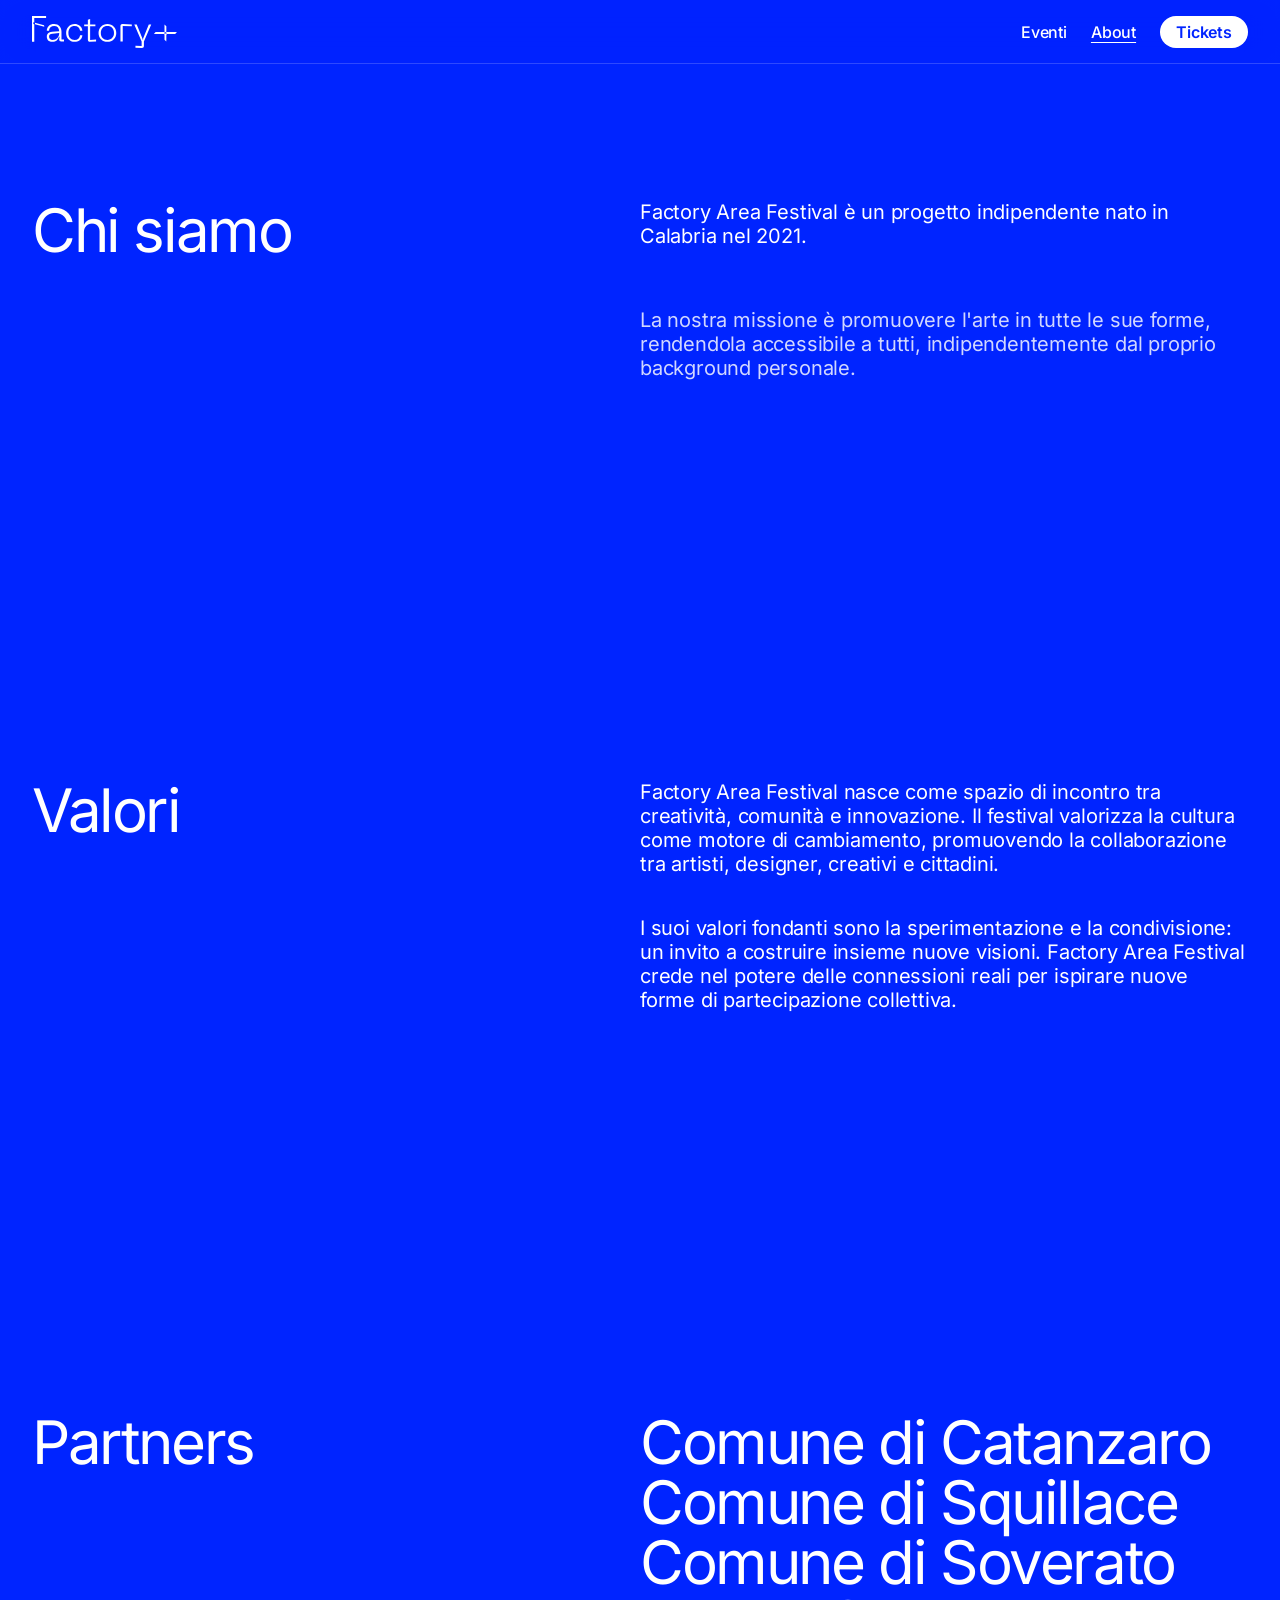
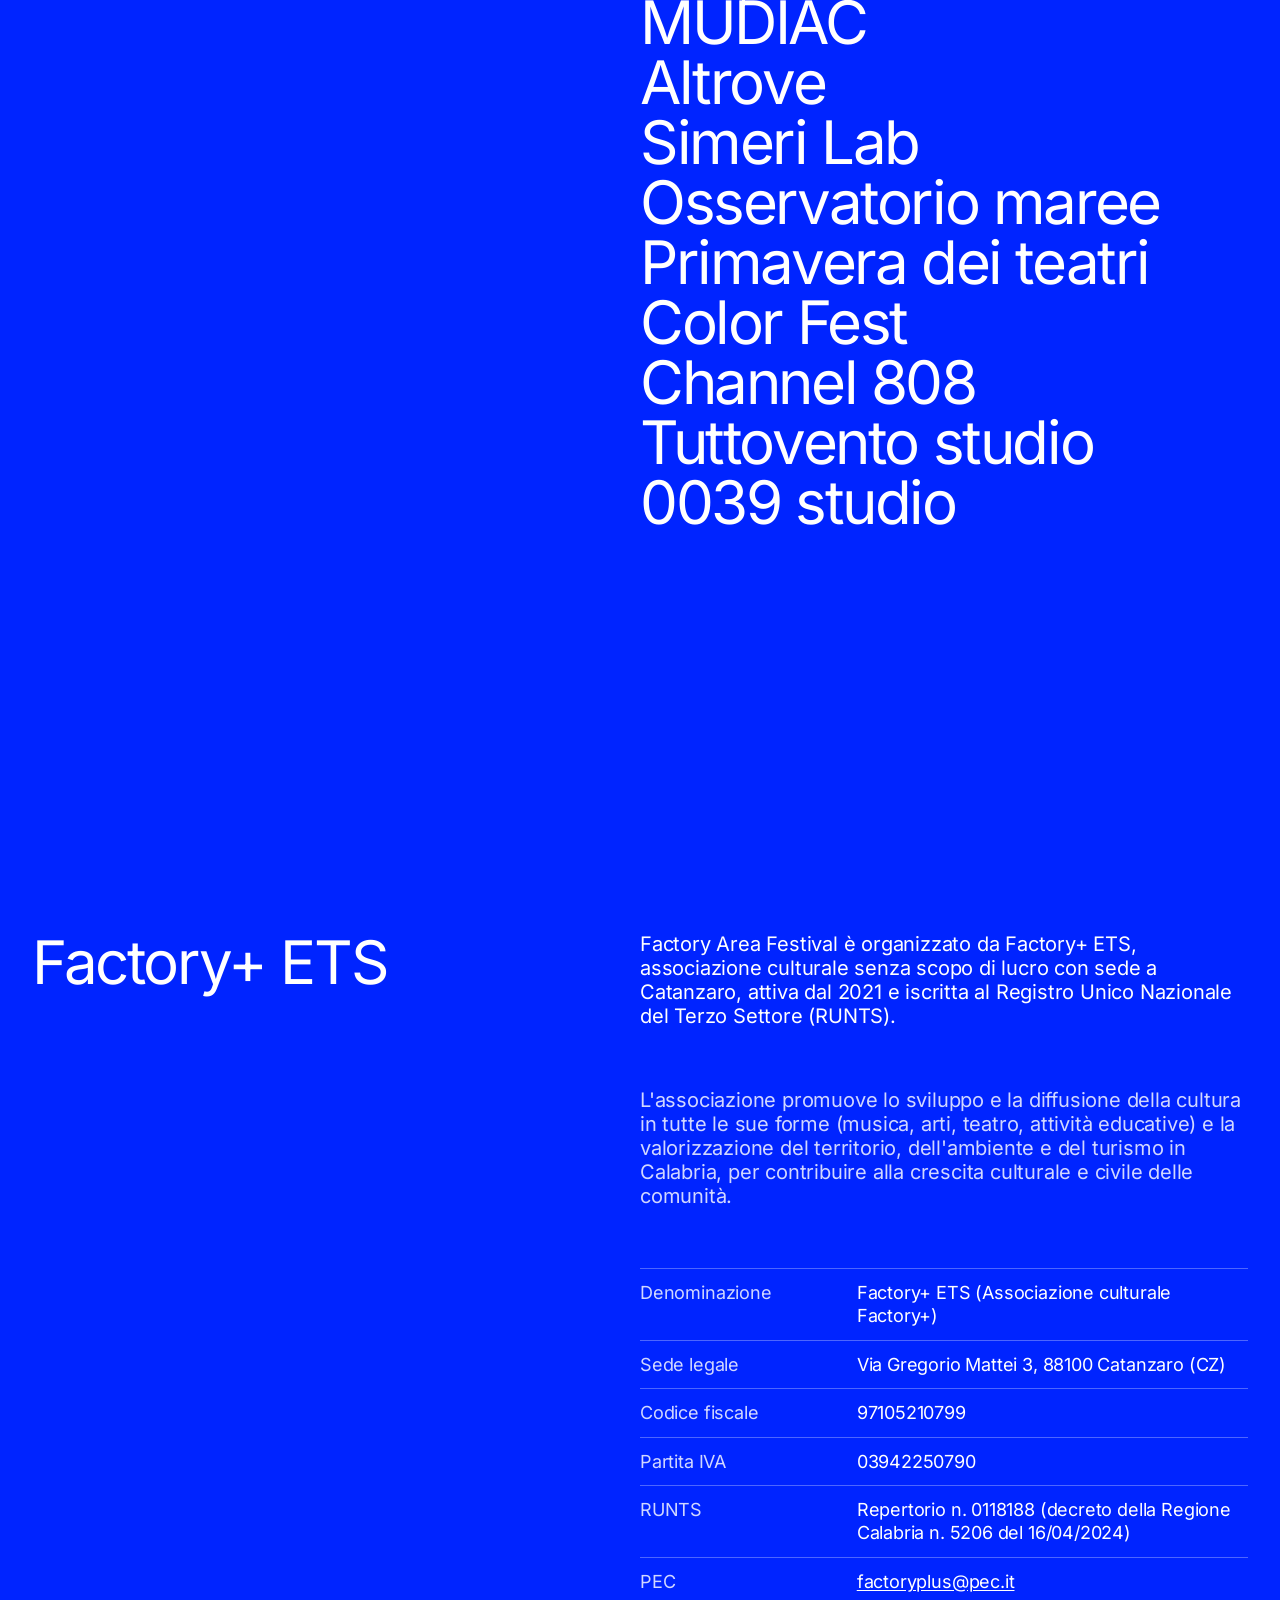
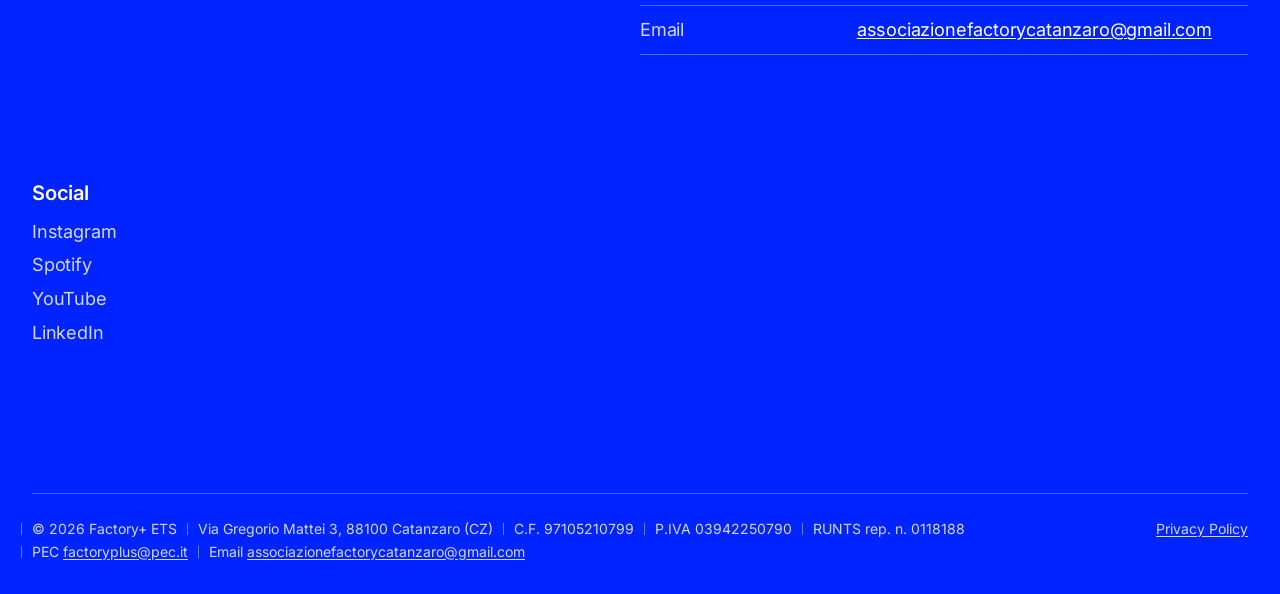
==== about-us/index.html @ 8ec45e37 "Blu elettrico, favicon con il "+", video più nitido e sempre in autoplay - Sfondo e barre nel blu el" ====
<!doctype html>
<html lang="it">
<head>
  <meta charset="utf-8">
  <meta name="viewport" content="width=device-width, initial-scale=1">
  <title>Chi siamo | Factory Area Festival</title>
  <meta name="description" content="Factory Area Festival è un progetto di Factory+ ETS nato in Calabria nel 2021: missione, valori, partner e dati dell&#x27;ente.">
  <link rel="canonical" href="https://factoryarea.it/about-us/">
  <meta name="robots" content="index, follow, max-image-preview:large">
  <meta name="theme-color" content="#0024FF">

  <!-- Anteprima quando il link viene condiviso (WhatsApp, Facebook, LinkedIn, X…) -->
  <meta property="og:type" content="website">
  <meta property="og:site_name" content="Factory Area Festival">
  <meta property="og:locale" content="it_IT">
  <meta property="og:title" content="Chi siamo | Factory Area Festival">
  <meta property="og:description" content="Factory Area Festival è un progetto di Factory+ ETS nato in Calabria nel 2021: missione, valori, partner e dati dell&#x27;ente.">
  <meta property="og:url" content="https://factoryarea.it/about-us/">
  <meta property="og:image" content="https://factoryarea.it/assets/img/og-factoryarea.png">
  <meta property="og:image:type" content="image/png">
  <meta property="og:image:width" content="1200">
  <meta property="og:image:height" content="630">
  <meta property="og:image:alt" content="Logo Factory+ di Factory Area Festival">
  <meta name="twitter:card" content="summary_large_image">
  <meta name="twitter:title" content="Chi siamo | Factory Area Festival">
  <meta name="twitter:description" content="Factory Area Festival è un progetto di Factory+ ETS nato in Calabria nel 2021: missione, valori, partner e dati dell&#x27;ente.">
  <meta name="twitter:image" content="https://factoryarea.it/assets/img/og-factoryarea.png">
  <meta name="twitter:image:alt" content="Logo Factory+ di Factory Area Festival">

  <!-- Icone -->
  <link rel="icon" href="../favicon.ico" sizes="32x32">
  <link rel="icon" href="../assets/img/favicon.svg" type="image/svg+xml">
  <link rel="apple-touch-icon" href="../assets/img/apple-touch-icon.png">
  <link rel="manifest" href="../site.webmanifest">

  <link rel="preload" href="../assets/fonts/inter-latin-wght-normal.woff2" as="font" type="font/woff2" crossorigin>
  <link rel="stylesheet" href="../assets/css/style.css">
  <script>
    /* Attiva le animazioni (se il browser non chiede di ridurre i movimenti) */
    (function () {
      var d = document.documentElement;
      if (!window.matchMedia("(prefers-reduced-motion: reduce)").matches) {
        d.classList.add("anim");
        setTimeout(function () { if (!window.__faReady) d.classList.remove("anim"); }, 4000);
      }
    })();
  </script>
  <script src="../assets/js/lenis.min.js" defer></script>
  <script src="../assets/js/main.js" defer></script>
  <script type="application/ld+json">
  {
    "@context": "https://schema.org",
    "@type": "NGO",
    "@id": "https://factoryarea.it/#ente",
    "name": "Factory+ ETS",
    "alternateName": [
      "Associazione culturale Factory+",
      "Factory Area Festival"
    ],
    "description": "Ente del Terzo Settore che organizza Factory Area Festival, festival multidisciplinare di musica e arte in Calabria.",
    "url": "https://factoryarea.it/",
    "logo": "https://factoryarea.it/assets/img/logo-factory-nero.png",
    "email": "associazionefactorycatanzaro@gmail.com",
    "taxID": "97105210799",
    "vatID": "IT03942250790",
    "address": {
      "@type": "PostalAddress",
      "streetAddress": "Via Gregorio Mattei 3",
      "postalCode": "88100",
      "addressLocality": "Catanzaro",
      "addressRegion": "CZ",
      "addressCountry": "IT"
    },
    "sameAs": [
      "https://www.instagram.com/factoryarea",
      "https://open.spotify.com/show/7eSPHnYkYD0GSq333V9OXO",
      "https://www.youtube.com/@factoryarea",
      "https://www.linkedin.com/company/factoryarea/"
    ]
  }
  </script>
  <script type="application/ld+json">
  {
    "@context": "https://schema.org",
    "@type": "BreadcrumbList",
    "itemListElement": [
      {
        "@type": "ListItem",
        "position": 1,
        "name": "Home",
        "item": "https://factoryarea.it/"
      },
      {
        "@type": "ListItem",
        "position": 2,
        "name": "Chi siamo",
        "item": "https://factoryarea.it/about-us/"
      }
    ]
  }
  </script>
</head>
<body class="page-about">
  <a class="skip-link" href="#contenuto">Vai al contenuto</a>

  <!-- ================= NAVIGAZIONE =================
       Barra con sfondo sfocato. In home resta trasparente sopra il video
       finché non si scorre la pagina (attributo data-overlay). -->
  <header class="nav" data-nav>
    <div class="nav__bar">
      <a class="nav__logo" href="../" aria-label="Factory Area Festival, vai alla home" data-reveal data-trigger="load" style="--ry:10px;--rb:6px;--rd:.8s;--rdelay:0s">
        <svg class="nav__logo-svg" viewBox="784.94 705.36 1264.77 279.21" fill="currentColor" aria-hidden="true" focusable="false"><polygon points="784.94 705.36 784.94 930.53 804.74 930.53 804.74 776.5 796.55 774.29 796.55 759.06 804.74 761.34 804.74 722.16 907.94 722.16 907.94 705.36 784.94 705.36"/><path d="M810.94,764.08l78.91,22,2.64,14.09-81.55-22v-14.09Z"/><path d="M914.19,886.13c0-12,3.8-21.75,11.4-29.25,7.6-7.5,19.3-11.95,35.1-13.35l61.8-5.7c-1.8-30-16.6-45-44.4-45-12.6,0-23.1,3.25-31.5,9.75-8.4,6.5-12.6,16.95-12.6,31.35h-19.8c0-15.8,5.65-29.4,16.95-40.8,11.3-11.4,26.95-17.1,46.95-17.1s35.95,6.25,47.25,18.75c11.3,12.5,16.95,28.55,16.95,48.15v67.8h21.9v16.8h-25.2c-11,0-16.5-5.5-16.5-16.5v-9l3-15h-6c-3.2,12.6-9.4,23-18.6,31.2-9.2,8.2-21.9,12.3-38.1,12.3-10,0-18.45-1.5-25.35-4.5-6.9-3-11.9-7-15-12-3.1-5-5.25-9.7-6.45-14.1-1.2-4.4-1.8-9-1.8-13.8ZM933.99,884.33c0,9.4,2.7,16.65,8.1,21.75,5.4,5.1,12.9,7.65,22.5,7.65,17.4,0,31.4-5.6,42-16.8,10.6-11.2,15.9-25.3,15.9-42.3l-58.8,5.7c-10.2,1-17.7,3.3-22.5,6.9-4.8,3.6-7.2,9.3-7.2,17.1Z"/><path d="M1102.74,908.18c-13.3-14.9-19.95-33.25-19.95-55.05s6.65-40.1,19.95-54.9c13.3-14.8,31.55-22.2,54.75-22.2,15.8,0,30.45,4.8,43.95,14.4s21.25,24.2,23.25,43.8h-20.1c-4.2-27.6-19.9-41.4-47.1-41.4-18,0-31.65,5.75-40.95,17.25-9.3,11.5-13.95,25.85-13.95,43.05s4.65,31.85,13.95,43.35c9.3,11.5,22.95,17.25,40.95,17.25,27.2,0,42.9-13.8,47.1-41.4h20.1c-2,19.6-9.75,34.2-23.25,43.8s-28.15,14.4-43.95,14.4c-23.2,0-41.45-7.45-54.75-22.35Z"/><path d="M1292.18,914.03l51.9-3.3v16.8l-52.2,3c-6.6.4-11.5-1.05-14.7-4.35-3.2-3.3-4.8-8.35-4.8-15.15v-115.2h-32.1v-16.8h32.1v-40.5l19.8-6v46.5h45.9v16.8h-45.9v118.2Z"/><path d="M1365.68,853.13c0-21.4,7.1-39.6,21.3-54.6,14.2-15,32.9-22.5,56.1-22.5s41.6,7.5,55.8,22.5c14.2,15,21.3,33.2,21.3,54.6s-7.1,39.9-21.3,54.9c-14.2,15-32.8,22.5-55.8,22.5s-41.9-7.5-56.1-22.5c-14.2-15-21.3-33.3-21.3-54.9ZM1385.48,853.13c0,17.2,5.05,31.6,15.15,43.2,10.1,11.6,24.25,17.4,42.45,17.4s32.05-5.85,42.15-17.55c10.1-11.7,15.15-26.05,15.15-43.05s-5.05-31.3-15.15-42.9c-10.1-11.6-24.15-17.4-42.15-17.4s-32.1,5.8-42.3,17.4c-10.2,11.6-15.3,25.9-15.3,42.9Z"/><path d="M1556.79,927.53v-132c0-13.6,6.5-20.1,19.5-19.5l79.5,3v16.8l-79.2-3v134.7h-19.8Z"/><path d="M1803.98,779.03h21.3l-63.9,148.5v40.5c0,11.6-6.5,17.1-19.5,16.5l-54.3-3v-16.8l54,3v-40.2l-64.2-148.5h21.3l49.8,122.4v9h6v-9l49.5-122.4Z"/><polygon points="1945.93 853.42 1938.45 845.95 1863.78 845.95 1848.5 861.53 1937.82 861.53 1945.93 853.42"/><polygon points="1949.25 850.1 1957.12 842.22 1957.12 794.31 1941.08 779.03 1941.08 841.94 1949.25 850.1"/><polygon points="1949.15 856.65 1941.08 864.71 1941.08 912.25 1957.12 927.53 1957.12 864.62 1949.15 856.65"/><polygon points="1959.85 845.95 1952.47 853.33 1960.67 861.53 2034.43 861.53 2049.71 845.95 1959.85 845.95"/></svg>
      </a>
      <nav class="nav__links" aria-label="Menu principale">
        <a class="nav__link" href="../eventi/" data-split="word" data-trigger="load" style="--ty:10px;--tb:10px;--tdur:.4s" data-delay="0.1">Eventi</a>
        <a class="nav__link" href="../about-us/" aria-current="page" data-split="word" data-trigger="load" style="--ty:10px;--tb:10px;--tdur:.4s" data-delay="0.1">About</a>
        <a class="btn-primary" href="https://xceed.me/it/catanzaro/club/complesso-monumentale-del-san-giovanni" target="_blank" rel="noopener noreferrer" data-reveal data-trigger="load" style="--ry:10px;--rb:6px;--rd:.8s;--rdelay:.2s">Tickets</a>
      </nav>
      <div class="nav__mobile">
        <a class="btn-primary" href="https://xceed.me/it/catanzaro/club/complesso-monumentale-del-san-giovanni" target="_blank" rel="noopener noreferrer">Tickets</a>
        <button class="nav__toggle" type="button" aria-expanded="false" aria-controls="menu-mobile">Menu</button>
      </div>
    </div>
    <nav class="nav__menu" id="menu-mobile" aria-label="Menu" hidden>
      <a href="../eventi/" style="--d:.3s">Eventi</a>
      <a href="../about-us/" aria-current="page" style="--d:.36s">About</a>
    </nav>
  </header>

  <main id="contenuto" class="page about" data-reveal data-trigger="load" style="--ry:80px">

    <section class="about__section" aria-labelledby="chi-siamo">
      <div class="about__title">
        <h1 class="t-h2" id="chi-siamo">Chi siamo</h1>
      </div>
      <div class="about__body">
        <p class="t-body">Factory Area Festival è un progetto indipendente nato in Calabria nel 2021.</p>
        <p class="t-body c-70">La nostra missione è promuovere l'arte in tutte le sue forme, rendendola accessibile a tutti, indipendentemente dal proprio background personale.</p>
      </div>
    </section>

    <section class="about__section" aria-labelledby="valori">
      <div class="about__title">
        <h2 class="t-h2" id="valori">Valori</h2>
      </div>
      <div class="about__body about__body--tight">
        <p class="t-body">Factory Area Festival nasce come spazio di incontro tra creatività, comunità e innovazione. Il festival valorizza la cultura come motore di cambiamento, promuovendo la collaborazione tra artisti, designer, creativi e cittadini.</p>
        <p class="t-body">I suoi valori fondanti sono la sperimentazione e la condivisione: un invito a costruire insieme nuove visioni. Factory Area Festival crede nel potere delle connessioni reali per ispirare nuove forme di partecipazione collettiva.</p>
      </div>
    </section>

    <section class="about__section" aria-labelledby="partners">
      <div class="about__title">
        <h2 class="t-h2" id="partners">Partners</h2>
      </div>
      <div class="about__body">
        <ul class="partners">
            <li>Comune di Catanzaro</li>
            <li>Comune di Squillace</li>
            <li>Comune di Soverato</li>
            <li>MUDIAC</li>
            <li>Altrove</li>
            <li>Simeri Lab</li>
            <li>Osservatorio maree</li>
            <li>Primavera dei teatri</li>
            <li>Color Fest</li>
            <li>Channel 808</li>
            <li>Tuttovento studio</li>
            <li>0039 studio</li>
        </ul>
      </div>
    </section>

    <section class="about__section" id="factory-plus-ets" aria-labelledby="ente">
      <div class="about__title">
        <h2 class="t-h2" id="ente">Factory+ ETS</h2>
      </div>
      <div class="about__body">
        <p class="t-body">Factory Area Festival è organizzato da Factory+ ETS, associazione culturale senza scopo di lucro con sede a Catanzaro, attiva dal 2021 e iscritta al Registro Unico Nazionale del Terzo Settore (RUNTS).</p>
        <p class="t-body c-70">L'associazione promuove lo sviluppo e la diffusione della cultura in tutte le sue forme (musica, arti, teatro, attività educative) e la valorizzazione del territorio, dell'ambiente e del turismo in Calabria, per contribuire alla crescita culturale e civile delle comunità.</p>
        <dl class="org">
          <div class="org__row"><dt>Denominazione</dt><dd>Factory+ ETS (Associazione culturale Factory+)</dd></div>
          <div class="org__row"><dt>Sede legale</dt><dd>Via Gregorio Mattei 3, 88100 Catanzaro (CZ)</dd></div>
          <div class="org__row"><dt>Codice fiscale</dt><dd>97105210799</dd></div>
          <div class="org__row"><dt>Partita IVA</dt><dd>03942250790</dd></div>
          <div class="org__row"><dt>RUNTS</dt><dd>Repertorio n. 0118188 (decreto della Regione Calabria n. 5206 del 16/04/2024)</dd></div>
          <div class="org__row"><dt>PEC</dt><dd><a href="mailto:factoryplus@pec.it">factoryplus@pec.it</a></dd></div>
          <div class="org__row"><dt>Email</dt><dd><a href="mailto:associazionefactorycatanzaro@gmail.com">associazionefactorycatanzaro@gmail.com</a></dd></div>
        </dl>
      </div>
    </section>

  </main>

  <!-- ================= FOOTER ================= -->
  <footer class="footer">
    <div class="footer__wrap">
      <div class="footer__top">
        <div class="footer__cols">
          <div class="footer__col">
            <p class="footer__title">Social</p>
            <ul class="footer__list">
              <li><a href="https://www.instagram.com/factoryarea" target="_blank" rel="noopener noreferrer">Instagram</a></li>
              <li><a href="https://open.spotify.com/show/7eSPHnYkYD0GSq333V9OXO" target="_blank" rel="noopener noreferrer">Spotify</a></li>
              <li><a href="https://www.youtube.com/@factoryarea" target="_blank" rel="noopener noreferrer">YouTube</a></li>
              <li><a href="https://www.linkedin.com/company/factoryarea/" target="_blank" rel="noopener noreferrer">LinkedIn</a></li>
            </ul>
          </div>
          <!-- Colonne libere: per aggiungere un gruppo di link copia il blocco "footer__col" qui sopra -->
        </div>
        <!-- Spazio per loghi o riconoscimenti (in basso a destra): per ora vuoto -->
        <div class="footer__badges"></div>
      </div>
      <div class="footer__bottom">
        <p class="footer__legal">
          <span>© <span data-year>2026</span> Factory+ ETS</span>
          <span>Via Gregorio Mattei 3, 88100 Catanzaro (CZ)</span>
          <span>C.F. 97105210799</span>
          <span>P.IVA 03942250790</span>
          <span>RUNTS rep. n. 0118188</span>
          <span>PEC <a href="mailto:factoryplus@pec.it">factoryplus@pec.it</a></span>
          <span>Email <a href="mailto:associazionefactorycatanzaro@gmail.com">associazionefactorycatanzaro@gmail.com</a></span>
        </p>
        <p class="footer__links"><a href="../privacy/">Privacy Policy</a></p>
      </div>
    </div>
  </footer>

</body>
</html>
---- assets/css/style.css ----
/* ==========================================================================
   FACTORY AREA — foglio di stile principale
   --------------------------------------------------------------------------
   Indice
   1.  Font
   2.  Variabili (colori, misure, curve di animazione)
   3.  Base
   4.  Tipografia
   5.  Navigazione (barra sfocata, pulsante Tickets, menu mobile)
   6.  Footer
   7.  Home: hero con video, edizioni impilate, intro
   8.  Elenco eventi e card
   9.  Pagina edizione
   10. Pagina About e pagina privacy
   12. Pagina 404
   13. Cursore personalizzato
   14. Animazioni di comparsa
   15. Responsive (tablet <= 1199px, telefono <= 809px)
   16. Movimento ridotto (accessibilità)
   ========================================================================== */


/* 1. FONT ------------------------------------------------------------------
   Inter (licenza SIL OFL) ospitato nel sito: niente richieste a Google Fonts. */
@font-face {
  font-family: "Inter";
  font-style: normal;
  font-weight: 100 900;
  font-display: swap;
  src: url("../fonts/inter-latin-wght-normal.woff2") format("woff2");
  unicode-range: U+0000-00FF, U+0131, U+0152-0153, U+02BB-02BC, U+02C6, U+02DA, U+02DC, U+0304, U+0308, U+0329, U+2000-206F, U+20AC, U+2122, U+2191, U+2193, U+2212, U+2215, U+FEFF, U+FFFD;
}
@font-face {
  font-family: "Inter";
  font-style: normal;
  font-weight: 100 900;
  font-display: swap;
  src: url("../fonts/inter-latin-ext-wght-normal.woff2") format("woff2");
  unicode-range: U+0100-02BA, U+02BD-02C5, U+02C7-02CC, U+02CE-02D7, U+02DD-02FF, U+0304, U+0308, U+0329, U+1D00-1DBF, U+1E00-1E9F, U+1EF2-1EFF, U+2020, U+20A0-20AB, U+20AD-20C0, U+2113, U+2C60-2C7F, U+A720-A7FF;
}
@font-face {
  font-family: "Inter";
  font-style: italic;
  font-weight: 100 900;
  font-display: swap;
  src: url("../fonts/inter-latin-wght-italic.woff2") format("woff2");
  unicode-range: U+0000-00FF, U+0131, U+0152-0153, U+02BB-02BC, U+02C6, U+02DA, U+02DC, U+0304, U+0308, U+0329, U+2000-206F, U+20AC, U+2122, U+2191, U+2193, U+2212, U+2215, U+FEFF, U+FFFD;
}


/* 2. VARIABILI -------------------------------------------------------------- */
:root {
  /* Colori: blu elettrico Factory (foto profilo Instagram) e bianco.
     Le trasparenze del bianco sono scelte per restare leggibili sul blu
     (contrasto almeno 4,5:1 per i testi secondari). */
  --bg: #0024ff;
  --bg-2: #001ccc;      /* blu più scuro: sfondo delle foto mentre caricano */
  --fg: #ffffff;
  --fg-70: rgba(255, 255, 255, 0.82);
  --fg-50: rgba(255, 255, 255, 0.75);
  --fg-30: rgba(255, 255, 255, 0.4);
  --line: rgba(255, 255, 255, 0.3);

  /* Font */
  --font: "Inter", system-ui, -apple-system, "Segoe UI", Roboto, Helvetica, Arial, sans-serif;

  /* Misure */
  --gutter: 32px;       /* margine laterale di pagine e barra (16 px su telefono) */
  --max: 1600px;        /* larghezza massima dei contenuti */
  --nav-h: 64px;        /* altezza della barra di navigazione */

  /* Curve di animazione.
     Le "spring" riproducono le molle di Framer (bounce 0 / 0.1 / 0.2 / 0.3).
     Valori di riserva per i browser che non supportano linear(). */
  --ease-out: cubic-bezier(0.25, 1, 0.5, 1);
  --spring-0: cubic-bezier(0.22, 1, 0.36, 1);
  --spring-1: cubic-bezier(0.22, 1, 0.36, 1);
  --spring-2: cubic-bezier(0.3, 1.25, 0.5, 1);
  --spring-3: cubic-bezier(0.3, 1.45, 0.5, 1);
}

@supports (transition-timing-function: linear(0, 1)) {
  :root {
    --spring-0: linear(0, 0.0278, 0.0942, 0.1803, 0.2738, 0.3669, 0.4551, 0.5358, 0.6079, 0.6711, 0.7258, 0.7725, 0.8122, 0.8455, 0.8734, 0.8966, 0.9157, 0.9315, 0.9445, 0.9551, 0.9637, 0.9708, 0.9765, 0.9811, 0.9848, 0.9878, 0.9903, 0.9922, 0.9938, 0.995, 0.996, 0.9968, 0.9975, 0.998, 0.9984, 0.9987, 1);
    --spring-1: linear(0, 0.0241, 0.0838, 0.1641, 0.2543, 0.3469, 0.4369, 0.5212, 0.5979, 0.6662, 0.7259, 0.7773, 0.821, 0.8576, 0.888, 0.9129, 0.9332, 0.9494, 0.9623, 0.9725, 0.9804, 0.9864, 0.991, 0.9944, 0.9968, 0.9986, 0.9998, 1.0006, 1.0011, 1.0014, 1.0015, 1.0015, 1.0015, 1.0013, 1.0012, 1.0011, 1);
    --spring-2: linear(0, 0.0273, 0.0954, 0.1873, 0.2906, 0.3961, 0.4978, 0.5917, 0.6755, 0.7484, 0.8101, 0.8612, 0.9025, 0.9353, 0.9605, 0.9795, 0.9932, 1.0028, 1.0091, 1.0128, 1.0147, 1.0152, 1.0147, 1.0137, 1.0123, 1.0107, 1.0091, 1.0076, 1.0061, 1.0049, 1.0038, 1.0028, 1.0021, 1.0015, 1.001, 1.0006, 1);
    --spring-3: linear(0, 0.0328, 0.1149, 0.2254, 0.3486, 0.4728, 0.5901, 0.6953, 0.7859, 0.8609, 0.9206, 0.9662, 0.9995, 1.0221, 1.0362, 1.0436, 1.046, 1.0447, 1.0411, 1.0361, 1.0305, 1.0248, 1.0193, 1.0144, 1.0102, 1.0067, 1.0039, 1.0017, 1.0001, 0.9991, 0.9984, 0.998, 0.9979, 0.9979, 0.9981, 0.9983, 1);
  }
}


/* 3. BASE ------------------------------------------------------------------- */
*,
*::before,
*::after {
  box-sizing: border-box;
}

html {
  background: var(--bg);
  color: var(--fg);
  -webkit-text-size-adjust: 100%;
  text-size-adjust: 100%;
}

body {
  margin: 0;
  min-height: 100vh;
  background: var(--bg);
  color: var(--fg);
  font-family: var(--font);
  font-size: 16px;
  line-height: 1.3;
  -webkit-font-smoothing: antialiased;
  -moz-osx-font-smoothing: grayscale;
  overflow-x: clip;
}

img {
  display: block;
  max-width: 100%;
}

a {
  color: inherit;
  text-decoration: none;
}

p, h1, h2, h3, h4, dl, dd, figure {
  margin: 0;
  font-weight: inherit;
  font-size: inherit;
}

ul {
  list-style: none;
  margin: 0;
  padding: 0;
}

button {
  font: inherit;
  color: inherit;
  background: none;
  border: 0;
  padding: 0;
  cursor: pointer;
}

em {
  font-style: italic;
}

:focus-visible {
  outline: 2px solid var(--fg);
  outline-offset: 3px;
}

.sr-only {
  position: absolute !important;
  width: 1px;
  height: 1px;
  padding: 0;
  margin: -1px;
  overflow: hidden;
  clip: rect(0, 0, 0, 0);
  white-space: nowrap;
  border: 0;
}

/* Link "Vai al contenuto" per chi naviga con la tastiera */
.skip-link {
  position: fixed;
  top: 12px;
  left: 12px;
  z-index: 200;
  padding: 10px 16px;
  border-radius: 100px;
  background: var(--fg);
  color: var(--bg);
  font-size: 16px;
  font-weight: 600;
  transform: translateY(-200%);
  transition: transform 0.2s;
}
.skip-link:focus {
  transform: none;
}

/* Lenis (scroll fluido) */
html.lenis,
html.lenis body {
  height: auto;
}
.lenis.lenis-stopped {
  overflow: clip;
}
.lenis.lenis-smooth iframe {
  pointer-events: none;
}

/* Blocco dello scroll quando il menu mobile è aperto */
html.is-locked,
html.is-locked body {
  overflow: hidden;
}


/* 4. TIPOGRAFIA -------------------------------------------------------------
   Gli stili corrispondono a quelli del sito Framer. */
.t-h2 {            /* titoli grandi: Events, titolo edizione, Chi siamo… */
  font-size: 60px;
  line-height: 1;
  letter-spacing: -0.04em;
  font-weight: 400;
}

.t-hero {          /* testo sopra la foto della home */
  font-size: 40px;
  line-height: 1.05;
  letter-spacing: -0.03em;
  font-weight: 600;
}

.t-display {       /* testi giganti della home */
  font-size: 80px;
  line-height: 1;
  letter-spacing: -0.04em;
  font-weight: 400;
}

.t-body {          /* testo normale grande */
  font-size: 20px;
  line-height: 1.2;
  letter-spacing: -0.01em;
  font-weight: 400;
}

.t-small {         /* etichette e link piccoli */
  font-size: 18px;
  line-height: 1.2;
  letter-spacing: -0.01em;
  font-weight: 400;
}

.c-70 {
  color: var(--fg-70);
}


/* 5. NAVIGAZIONE ------------------------------------------------------------
   Barra fissa: 16 px sopra e sotto, margini laterali come le pagine (--gutter).
   Lo sfondo scuro semitrasparente e sfocato tiene leggibili logo e voci
   mentre i contenuti scorrono sotto. In home (data-overlay) la barra resta
   trasparente sopra il video finché non si scorre la pagina. */
.nav {
  position: fixed;
  top: 0;
  left: 0;
  right: 0;
  z-index: 50;
}

.nav__bar {
  position: relative;
  isolation: isolate;
  display: flex;
  align-items: center;
  justify-content: space-between;
  gap: 20px;
  height: var(--nav-h);
  padding: 16px var(--gutter);
}

/* Sfondo sfocato */
.nav__bar::before {
  content: "";
  position: absolute;
  inset: 0;
  z-index: -1;
  background: rgba(0, 36, 255, 0.6);
  -webkit-backdrop-filter: blur(18px) saturate(1.4);
  backdrop-filter: blur(18px) saturate(1.4);
  border-bottom: 1px solid rgba(255, 255, 255, 0.18);
  transition: opacity 0.35s ease;
}

/* Sfumatura leggera sopra il video della home, per leggere logo e voci */
.nav[data-overlay] .nav__bar::after {
  content: "";
  position: absolute;
  inset: 0 0 -32px;
  z-index: -2;
  background: linear-gradient(rgba(0, 0, 0, 0.45), rgba(0, 0, 0, 0));
  pointer-events: none;
  transition: opacity 0.35s ease;
}

.nav[data-overlay]:not(.is-scrolled) .nav__bar::before,
.nav[data-overlay].is-scrolled .nav__bar::after,
.nav.is-open .nav__bar::before,
.nav.is-open .nav__bar::after {
  opacity: 0;
}

/* Browser senza sfocatura: sfondo più coprente */
@supports not ((backdrop-filter: blur(1px)) or (-webkit-backdrop-filter: blur(1px))) {
  .nav__bar::before {
    background: rgba(0, 36, 255, 0.95);
  }
}

.nav__logo {
  display: block;
  flex: none;
  color: var(--fg);
  transition: opacity 0.2s ease;
}

.nav__logo:hover {
  opacity: 0.7;
}

.nav__logo-svg {
  display: block;
  width: auto;
  height: 32px;
}

.nav__links,
.nav__mobile {
  display: flex;
  align-items: center;
  gap: 24px;
}

.nav__mobile {
  display: none;
  gap: 16px;
}

.nav__link,
.nav__toggle {
  display: block;
  font-size: 16px;
  line-height: 20px;
  font-weight: 500;
  letter-spacing: -0.01em;
  white-space: nowrap;
  transition: color 0.2s ease;
}

.nav__link:hover,
.nav__toggle:hover {
  color: var(--fg-70);
}

.nav__link[aria-current="page"] {
  text-decoration: underline;
  text-underline-offset: 4px;
}

/* Pulsante principale bianco (Tickets) */
.btn-primary {
  display: inline-flex;
  align-items: center;
  justify-content: center;
  height: 32px;
  padding: 0 16px;
  border-radius: 100px;
  background: var(--fg);
  color: var(--bg);
  font-size: 16px;
  line-height: 1;
  font-weight: 600;
  letter-spacing: -0.01em;
  white-space: nowrap;
  transition: background-color 0.2s ease, transform 0.2s ease;
}

.btn-primary:hover {
  background: rgba(255, 255, 255, 0.85);
}

.btn-primary:active {
  transform: scale(0.97);
}

.nav__menu {
  display: none;
}


/* 6. FOOTER -----------------------------------------------------------------
   Struttura: colonne di link in alto (ora solo "Social", le altre libere),
   spazio per loghi in basso a destra, linea, riga con i dati legali e la privacy. */
.footer {
  position: relative;
  z-index: 1;
  padding: 96px var(--gutter) 32px;
  background: var(--bg);
}

.footer__wrap {
  max-width: var(--max);
  margin: 0 auto;
}

.footer__top {
  display: flex;
  flex-direction: column;
  justify-content: space-between;
  gap: 48px;
  min-height: 280px;
}

.footer__cols {
  display: grid;
  grid-template-columns: repeat(4, minmax(0, 1fr));
  gap: 40px 24px;
}

.footer__col {
  display: flex;
  flex-direction: column;
  gap: 16px;
}

.footer__title {
  font-size: 20px;
  line-height: 1.2;
  font-weight: 600;
  letter-spacing: -0.01em;
}

.footer__list {
  display: flex;
  flex-direction: column;
  gap: 12px;
}

.footer__list a {
  font-size: 18px;
  line-height: 1.2;
  letter-spacing: -0.01em;
  color: var(--fg-70);
  transition: color 0.2s ease;
}

.footer__list a:hover {
  color: var(--fg);
}

.footer__badges {
  display: flex;
  justify-content: flex-end;
  gap: 16px;
}

.footer__bottom {
  display: flex;
  align-items: flex-start;
  justify-content: space-between;
  gap: 12px 40px;
  margin-top: 32px;
  padding-top: 24px;
  border-top: 1px solid var(--line);
  font-size: 14px;
  line-height: 1.5;
  color: var(--fg-70);
}

/* Dati legali separati da una barretta. Il margine negativo e overflow: hidden
   nascondono la barretta all'inizio di ogni riga quando il testo va a capo. */
.footer__legal {
  display: flex;
  flex-wrap: wrap;
  row-gap: 2px;
  max-width: 1100px;
  margin: -6px 0 -6px -21px;
  padding: 6px 0;
  overflow: hidden;
}

.footer__legal > span {
  white-space: nowrap;
}

.footer__legal > span::before {
  content: "";
  display: inline-block;
  width: 1px;
  height: 12px;
  margin: 0 10px;
  background: var(--fg-30);
  vertical-align: -1px;
}

.footer__legal a,
.footer__links a {
  text-decoration: underline;
  text-underline-offset: 2px;
  transition: color 0.2s ease;
}

.footer__legal a:hover,
.footer__links a:hover {
  color: var(--fg);
}

.footer__links {
  flex: none;
}


/* 7. HOME ------------------------------------------------------------------- */

/* Hero: foto a tutto schermo con testo in basso.
   La foto è "sticky": resta ferma e le sezioni successive le scorrono sopra. */
.hero__media {
  position: sticky;
  top: 0;
  z-index: 0;
  display: block;
  height: 100vh;
  margin-bottom: -100vh;
  overflow: hidden;
}

.hero {
  position: relative;
  z-index: 1;
  height: 100vh;
  height: 100svh;
  pointer-events: none;
}

.hero__parallax {
  position: absolute;
  inset: 0;
  will-change: transform;
}

.hero__img,
.hero__video {
  display: block;
  width: 100%;
  height: 100%;
  object-fit: cover;
  background: var(--bg);
}

/* Sfumatura in basso per leggere il testo sopra il video */
.hero__media::after {
  content: "";
  position: absolute;
  left: 0;
  right: 0;
  bottom: 0;
  height: 45%;
  background: linear-gradient(rgba(0, 0, 0, 0), rgba(0, 0, 0, 0.5));
  pointer-events: none;
}

/* Pulsante pausa / riproduci del video */
.hero__toggle {
  position: absolute;
  right: var(--gutter);
  bottom: 64px;
  z-index: 2;
  display: grid;
  place-items: center;
  width: 40px;
  height: 40px;
  border: 1px solid rgba(255, 255, 255, 0.3);
  border-radius: 50%;
  background: rgba(0, 0, 0, 0.3);
  -webkit-backdrop-filter: blur(8px);
  backdrop-filter: blur(8px);
  color: var(--fg);
  opacity: 0.8;
  pointer-events: auto;
  transition: opacity 0.2s ease, background-color 0.2s ease;
}

.hero__toggle[hidden] {
  display: none;
}

.hero__toggle:hover {
  opacity: 1;
  background: rgba(0, 0, 0, 0.5);
}

.hero__icon {
  width: 20px;
  height: 20px;
}

.hero__toggle .hero__icon--play,
.hero__toggle.is-paused .hero__icon--pause {
  display: none;
}

.hero__toggle.is-paused .hero__icon--play {
  display: block;
}

.hero__content {
  position: absolute;
  left: 0;
  right: 0;
  bottom: 0;
  z-index: 1;
  padding: 0 calc(var(--gutter) + 56px) 64px var(--gutter);
  pointer-events: none;
}

.hero__text {
  max-width: 62.5%;
  /* animazione di comparsa: righe che arrivano dal basso, sfocate */
  --ty: 20px;
  --tb: 10px;
  --tdur: 1.2s;
}

.hero__content {
  --ry: 20px;
  --re: var(--spring-2);
  --rdelay: 0.2s;
}

/* Edizioni impilate: le foto restano ferme e si sovrappongono scorrendo */
.stack {
  position: relative;
  z-index: 1;
  display: flex;
  flex-direction: column;
  gap: 65px;
  background: var(--bg);
}

.stack__card {
  position: sticky;
  top: var(--top, 0px);
  z-index: 1;
  display: block;
  height: 100vh;
  transform-origin: 50% 50%;
  will-change: transform;
}

.stack__inner {
  position: absolute;
  inset: 0;
  overflow: hidden;
  border-radius: 0;
  transition: border-radius 1s var(--spring-0) 0.1s;
}

.stack.is-active .stack__inner {
  border-radius: 8px;
}

.stack__img {
  width: 100%;
  height: 100%;
  object-fit: cover;
}

.stack__label {
  position: absolute;
  top: 50%;
  left: 0;
  right: 0;
  z-index: 1;
  display: flex;
  flex-direction: column;
  gap: 8px;
  padding: 0 var(--gutter);
  transform: translateY(-50%);
}

.stack__line {
  width: 0;
  height: 1px;
  background: var(--fg);
  transition: width 1s var(--spring-0) 0.1s;
}

.stack.is-active .stack__line {
  width: 100%;
}

/* Intro "Factory Area è un progetto indipendente…" */
.intro {
  position: relative;
  z-index: 1;
  display: flex;
  flex-direction: column;
  align-items: flex-start;
  gap: 50px;
  padding: 20px var(--gutter) 140px;
  background: var(--bg);
}

.intro__text .word {
  white-space: nowrap;
}

/* Link con linea sotto ("Più informazioni") */
.link-line {
  display: inline-flex;
  flex-direction: column;
  gap: 2px;
  font-size: 20px;
  line-height: 1.2;
  letter-spacing: -0.01em;
  color: var(--fg-70);
  transition: color 0.4s var(--spring-2);
}

.link-line::after {
  content: "";
  height: 1px;
  background: var(--fg-30);
  transition: background-color 0.4s var(--spring-2);
}

.link-line:hover {
  color: var(--fg);
}

.link-line:hover::after {
  background: var(--fg-70);
}

/* 8. ELENCO EVENTI E CARD ----------------------------------------------------- */
.page {
  width: 100%;
  max-width: calc(var(--max) + 2 * var(--gutter));
  margin: 0 auto;
  padding-left: var(--gutter);
  padding-right: var(--gutter);
}

.events {
  display: flex;
  flex-direction: column;
  gap: 24px;
  padding-top: 150px;
}

.page-head {
  display: flex;
  align-items: center;
  justify-content: space-between;
  gap: 20px;
}

.grid {
  display: grid;
  grid-template-columns: repeat(2, minmax(0, 1fr));
  gap: 30px 10px;
}

/* Card di un'edizione (usata in Eventi e in "Next Projects") */
.work {
  display: flex;
  flex-direction: column;
  gap: 16px;
  padding-bottom: 60px;
}

.work__media {
  position: relative;
  aspect-ratio: 1.45 / 1;
  overflow: hidden;
  border-radius: 4px;
  background: var(--bg-2);
}

.work__img {
  width: 100%;
  height: 100%;
  object-fit: cover;
  transition: transform 0.45s var(--spring-2);
}

.work:hover .work__img {
  transform: scale(1.03);
}

.work__info {
  display: flex;
  flex-direction: column;
}


/* 9. PAGINA EDIZIONE ---------------------------------------------------------- */
.banner {
  position: sticky;
  top: 0;
  z-index: 0;
  height: 750px;
  overflow: hidden;
}

.banner__img {
  width: 100%;
  height: 100%;
  object-fit: cover;
}

.edition {
  position: relative;
  z-index: 1;
  padding-top: 25px;
  background: var(--bg);
}

.edition__wrap {
  display: flex;
  flex-direction: column;
  gap: 10px;
}

.edition__intro {
  display: flex;
  align-items: flex-start;
  padding: 10px 0 60px;
}

.edition__title,
.edition__info {
  flex: 1 1 0;
  min-width: 0;
}

.edition__info {
  display: flex;
  flex-direction: column;
  gap: 65px;
}

.details {
  display: flex;
  flex-direction: column;
  gap: 4px;
}

.details__row {
  display: flex;
  align-items: center;
  gap: 10px;
  padding-bottom: 4px;
}

.details__row dt,
.details__row dd {
  flex: 1 1 0;
  min-width: 0;
  margin: 0;
  font-size: 18px;
  line-height: 1.2;
  letter-spacing: -0.01em;
}

.details__row dt {
  color: var(--fg-70);
}

.prose {
  font-size: 16px;
  line-height: 1.3;
  letter-spacing: -0.02em;
}

.photo {
  overflow: hidden;
  border-radius: 5px;
  background: var(--bg-2);
}

.photo img {
  width: 100%;
  height: 100%;
  object-fit: cover;
}

.photo--wide {
  aspect-ratio: 1393 / 835;
}

.photo--tall {
  aspect-ratio: 692 / 955;
}

.edition__split {
  display: flex;
  align-items: flex-start;
  gap: 10px;
}

.edition__split > * {
  flex: 1 1 0;
  min-width: 0;
}

.edition__sticky {
  position: sticky;
  top: calc(var(--nav-h) + 24px);
}

.next {
  display: flex;
  flex-direction: column;
  gap: 15px;
  padding-top: 180px;
}

.next__label {
  font-size: 18px;
  line-height: 1.2;
  letter-spacing: -0.01em;
  font-weight: 500;
}

.next__grid {
  display: grid;
  grid-template-columns: repeat(3, minmax(0, 1fr));
  gap: 10px;
}


/* 10. PAGINA ABOUT ------------------------------------------------------------ */
.about {
  display: flex;
  flex-direction: column;
  gap: 400px;
  padding-top: 200px;
  padding-bottom: 30px;
}

.about__section {
  display: flex;
  align-items: flex-start;
}

.about__title,
.about__body {
  flex: 1 1 0;
  min-width: 0;
}

.about__title {
  position: sticky;
  top: calc(var(--nav-h) + 24px);
}

.about__body {
  display: flex;
  flex-direction: column;
  gap: 60px;
}

.about__body--tight {
  gap: 40px;
}

.partners {
  font-size: 60px;
  line-height: 1;
  letter-spacing: -0.04em;
  font-weight: 400;
}

.partners li {
  display: block;
}

/* Blocco con i dati dell'ente (Factory+ ETS) */
.org {
  display: flex;
  flex-direction: column;
  font-size: 18px;
  line-height: 1.3;
  letter-spacing: -0.01em;
}

.org__row {
  display: flex;
  gap: 10px;
  padding: 12px 0;
  border-top: 1px solid var(--line);
}

.org__row:last-child {
  border-bottom: 1px solid var(--line);
}

.org dt {
  flex: 0 0 34%;
  color: var(--fg-70);
}

.org dd {
  flex: 1 1 0;
  min-width: 0;
  margin: 0;
  overflow-wrap: anywhere;
}

.org a {
  text-decoration: underline;
  text-underline-offset: 2px;
}

/* Pagine di testo (informativa privacy) */
.legal {
  display: flex;
  flex-direction: column;
  gap: 60px;
  padding-top: 200px;
  padding-bottom: 160px;
}

.legal__body {
  max-width: 760px;
  font-size: 18px;
  line-height: 1.45;
  letter-spacing: -0.01em;
  color: var(--fg-70);
}

.legal__body h2 {
  margin: 48px 0 12px;
  font-size: 22px;
  line-height: 1.2;
  font-weight: 500;
  color: var(--fg);
}

.legal__body p + p {
  margin-top: 12px;
}

.legal__body strong {
  font-weight: 500;
  color: var(--fg);
}

.legal__body a {
  color: var(--fg);
  text-decoration: underline;
  text-underline-offset: 2px;
}

.legal__updated {
  font-size: 14px;
  color: var(--fg-50);
}


/* 12. PAGINA 404 -------------------------------------------------------------- */
.notfound {
  display: flex;
  flex-direction: column;
  justify-content: center;
  align-items: flex-start;
  gap: 40px;
  min-height: 100vh;
  min-height: 100svh;
  padding-top: 150px;
  padding-bottom: 120px;
}


/* 13. CURSORE PERSONALIZZATO --------------------------------------------------
   Compare passando sopra le card delle edizioni ("Explore"). */
.cursor {
  position: fixed;
  top: 0;
  left: 0;
  z-index: 100;
  pointer-events: none;
  will-change: transform;
}

.cursor__item {
  position: absolute;
  top: 0;
  left: 0;
  opacity: 0;
  transform: scale(0.5);
  transform-origin: 0 100%;
  transition:
    opacity 0.25s ease,
    transform 0.6s var(--spring-3);
}

.cursor[data-variant="explore"] .cursor__item--explore {
  opacity: 1;
  transform: none;
}

.cursor__item--explore {
  padding: 10px 16px;
  border-radius: 100px;
  background: rgba(0, 0, 0, 0.5);
  -webkit-backdrop-filter: blur(5px);
  backdrop-filter: blur(5px);
  box-shadow:
    0 0.6px 2px -1.2px rgba(0, 0, 0, 0.12),
    0 2.3px 7.8px -2.3px rgba(0, 0, 0, 0.11),
    0 10px 34px -3.5px rgba(0, 0, 0, 0.05);
  color: var(--fg);
  font-size: 20px;
  line-height: 1.2;
  letter-spacing: -0.01em;
  white-space: nowrap;
}


/* 14. ANIMAZIONI DI COMPARSA ---------------------------------------------------
   Gli elementi partono nascosti solo se il JavaScript è attivo
   e l'utente non ha chiesto di ridurre i movimenti (classe .anim su <html>). */
.anim [data-reveal] {
  opacity: 0;
  transform: translate3d(var(--rx, 0px), var(--ry, 40px), 0) scale(var(--rs, 1));
  filter: blur(var(--rb, 0px));
}

.anim [data-reveal].is-in {
  opacity: 1;
  transform: none;
  filter: blur(0);
  transition:
    opacity var(--rd, 1s) var(--re, var(--spring-0)) var(--rdelay, 0s),
    transform var(--rd, 1s) var(--re, var(--spring-0)) var(--rdelay, 0s),
    filter var(--rd, 1s) var(--re, var(--spring-0)) var(--rdelay, 0s);
}

/* Testi animati a pezzi (righe, parole o lettere) */
.anim [data-split]:not(.is-split):not(.is-done) {
  opacity: 0;
}

.tok {
  display: inline-block;
}

.line {
  display: block;
}

.anim [data-split] .tok,
.anim [data-split] .line {
  opacity: 0;
  transform: translate3d(0, var(--ty, 20px), 0) scale(var(--ts, 1));
  filter: blur(var(--tb, 0px));
}

.anim [data-split].is-in .tok,
.anim [data-split].is-in .line {
  opacity: 1;
  transform: none;
  filter: blur(0);
  transition:
    opacity var(--tdur, 1s) var(--tease, var(--spring-0)) var(--td, 0s),
    transform var(--tdur, 1s) var(--tease, var(--spring-0)) var(--td, 0s),
    filter var(--tdur, 1s) var(--tease, var(--spring-0)) var(--td, 0s);
}

/* Testo che "si accende" scorrendo (home) */
.reveal-scroll .ch {
  opacity: var(--o, 1);
}

.anim .reveal-scroll .ch {
  opacity: var(--o, 0.1);
}

/* Video (o foto) della hero: comparsa all'apertura della pagina */
.anim .hero__img,
.anim .hero__video {
  opacity: 0;
  transform: translate3d(0, 40px, 0) scale(1.2);
}

.anim .hero__img.is-in,
.anim .hero__video.is-in {
  opacity: 1;
  transform: none;
  transition:
    opacity 1.2s var(--spring-1),
    transform 1.2s var(--spring-1);
}

/* Voci del menu mobile */
.anim .nav__menu a {
  opacity: 0;
  transform: translate3d(0, 20px, 0);
}

.anim .nav.is-open .nav__menu a {
  opacity: 1;
  transform: none;
  transition:
    opacity 1s var(--spring-2) var(--d, 0.3s),
    transform 1s var(--spring-2) var(--d, 0.3s);
}


/* 15. RESPONSIVE ---------------------------------------------------------------- */

/* Tablet: 810px – 1199px */
@media (max-width: 1199.98px) {
  .t-h2 { font-size: 48px; }
  .t-hero { font-size: 32px; }
  .t-display { font-size: 64px; }
  .partners { font-size: 48px; }

  /* Navigazione: Tickets e "Menu" nella barra, voci nel menu a tutto schermo */
  .nav__links {
    display: none;
  }

  .nav__mobile {
    display: flex;
  }

  .nav.is-open {
    bottom: 0;
    background: var(--bg);
    transition: background-color 0.4s ease;
  }

  .nav__menu {
    display: flex;
    flex-direction: column;
    align-items: flex-start;
    gap: 3px;
    padding: 33px var(--gutter) 40px;
  }

  .nav__menu[hidden] {
    display: none;
  }

  .nav__menu a {
    display: block;
    font-size: 40px;
    line-height: 1;
    letter-spacing: -0.04em;
    font-weight: 400;
    transition: color 0.2s ease;
  }

  .nav__menu a:hover {
    color: var(--fg-70);
  }

  /* Home */
  .hero__content {
    padding-bottom: 32px;
  }

  .hero__text {
    max-width: 90%;
  }

  .hero__toggle {
    bottom: 32px;
  }

  .intro {
    padding: 50px var(--gutter) 140px;
  }

  /* Footer */
  .footer__cols {
    grid-template-columns: repeat(2, minmax(0, 1fr));
  }

  .footer__top {
    min-height: 220px;
  }

  .footer__bottom {
    flex-direction: column;
  }

  /* Edizione */
  .banner {
    height: 500px;
  }

  .next {
    padding-top: 140px;
  }

  /* About */
  .about {
    gap: 300px;
    padding-top: 150px;
    padding-bottom: 25px;
  }
}

/* Telefono: fino a 809px */
@media (max-width: 809.98px) {
  .t-h2 { font-size: 40px; }
  .t-hero { font-size: 26px; }
  .t-display { font-size: 40px; }

  :root {
    --gutter: 16px;
  }

  .nav__logo-svg {
    height: 26px;
  }

  .nav__mobile {
    gap: 14px;
  }

  /* Home */
  .hero__content {
    padding: 0 calc(var(--gutter) + 52px) 20px var(--gutter);
    --rdelay: 0.1s;
  }

  .hero__toggle {
    bottom: 20px;
    width: 36px;
    height: 36px;
  }

  .hero__text {
    max-width: none;
    --tb: 0px;
    --tease: var(--spring-1);
  }

  .stack__card {
    top: var(--top-m, 0px);
  }

  .intro {
    padding: 20px var(--gutter) 100px;
  }

  /* Footer */
  .footer {
    padding-top: 72px;
    padding-bottom: 24px;
  }

  .footer__top {
    min-height: 160px;
  }

  .footer__cols {
    gap: 32px 16px;
  }

  /* Dati legali uno per riga */
  .footer__legal {
    flex-direction: column;
    margin: 0;
    padding: 0;
    overflow: visible;
  }

  .footer__legal > span {
    white-space: normal;
  }

  .footer__legal > span::before {
    display: none;
  }

  /* Eventi */
  .events {
    gap: 25px;
    padding-top: 100px;
  }

  .grid {
    grid-template-columns: minmax(0, 1fr);
    gap: 0;
  }

  .work__media {
    border-radius: 3px;
  }

  /* Edizione */
  .banner {
    height: 316px;
  }

  .edition__intro {
    flex-direction: column;
    gap: 55px;
    padding: 20px 0 50px;
  }

  .edition__title,
  .edition__info {
    flex: none;
    width: 100%;
  }

  .prose {
    font-size: 18px;
    line-height: 1.2;
    letter-spacing: -0.01em;
  }

  .photo--wide,
  .photo--tall {
    aspect-ratio: auto;
    height: 300px;
  }

  .edition__split {
    flex-direction: column;
    gap: 50px;
    padding-bottom: 40px;
  }

  .edition__split > * {
    flex: none;
    width: 100%;
  }

  .edition__split--reverse {
    flex-direction: column-reverse;
    padding-bottom: 50px;
  }

  .edition__sticky {
    position: static;
  }

  .next {
    padding-top: 100px;
  }

  .next__grid {
    grid-template-columns: minmax(0, 1fr);
  }

  /* Come nel sito originale, su telefono si vede un solo progetto */
  .next__grid > :nth-child(n + 2) {
    display: none;
  }

  /* About */
  .about {
    gap: 200px;
    padding-top: 100px;
    padding-bottom: 20px;
  }

  .about__section {
    flex-direction: column;
    gap: 25px;
  }

  .about__title,
  .about__body {
    flex: none;
    width: 100%;
  }

  .about__title {
    position: static;
    padding-bottom: 25px;
  }

  .about__body {
    gap: 30px;
  }

  .about__body--tight {
    gap: 40px;
  }

  .partners {
    font-size: 26px;
    line-height: 1.05;
    letter-spacing: -0.03em;
    font-weight: 600;
  }

  .org__row {
    flex-direction: column;
    gap: 2px;
  }

  .legal {
    gap: 40px;
    padding-top: 100px;
    padding-bottom: 120px;
  }
}


/* 16. MOVIMENTO RIDOTTO ----------------------------------------------------------
   Se nel sistema è attiva l'opzione "riduci movimento" le animazioni
   vengono disattivate e i contenuti sono subito visibili. */
@media (prefers-reduced-motion: reduce) {
  *,
  *::before,
  *::after {
    transition-duration: 0.01ms !important;
    animation-duration: 0.01ms !important;
    scroll-behavior: auto !important;
  }

  .stack__card {
    transform: none !important;
  }
}
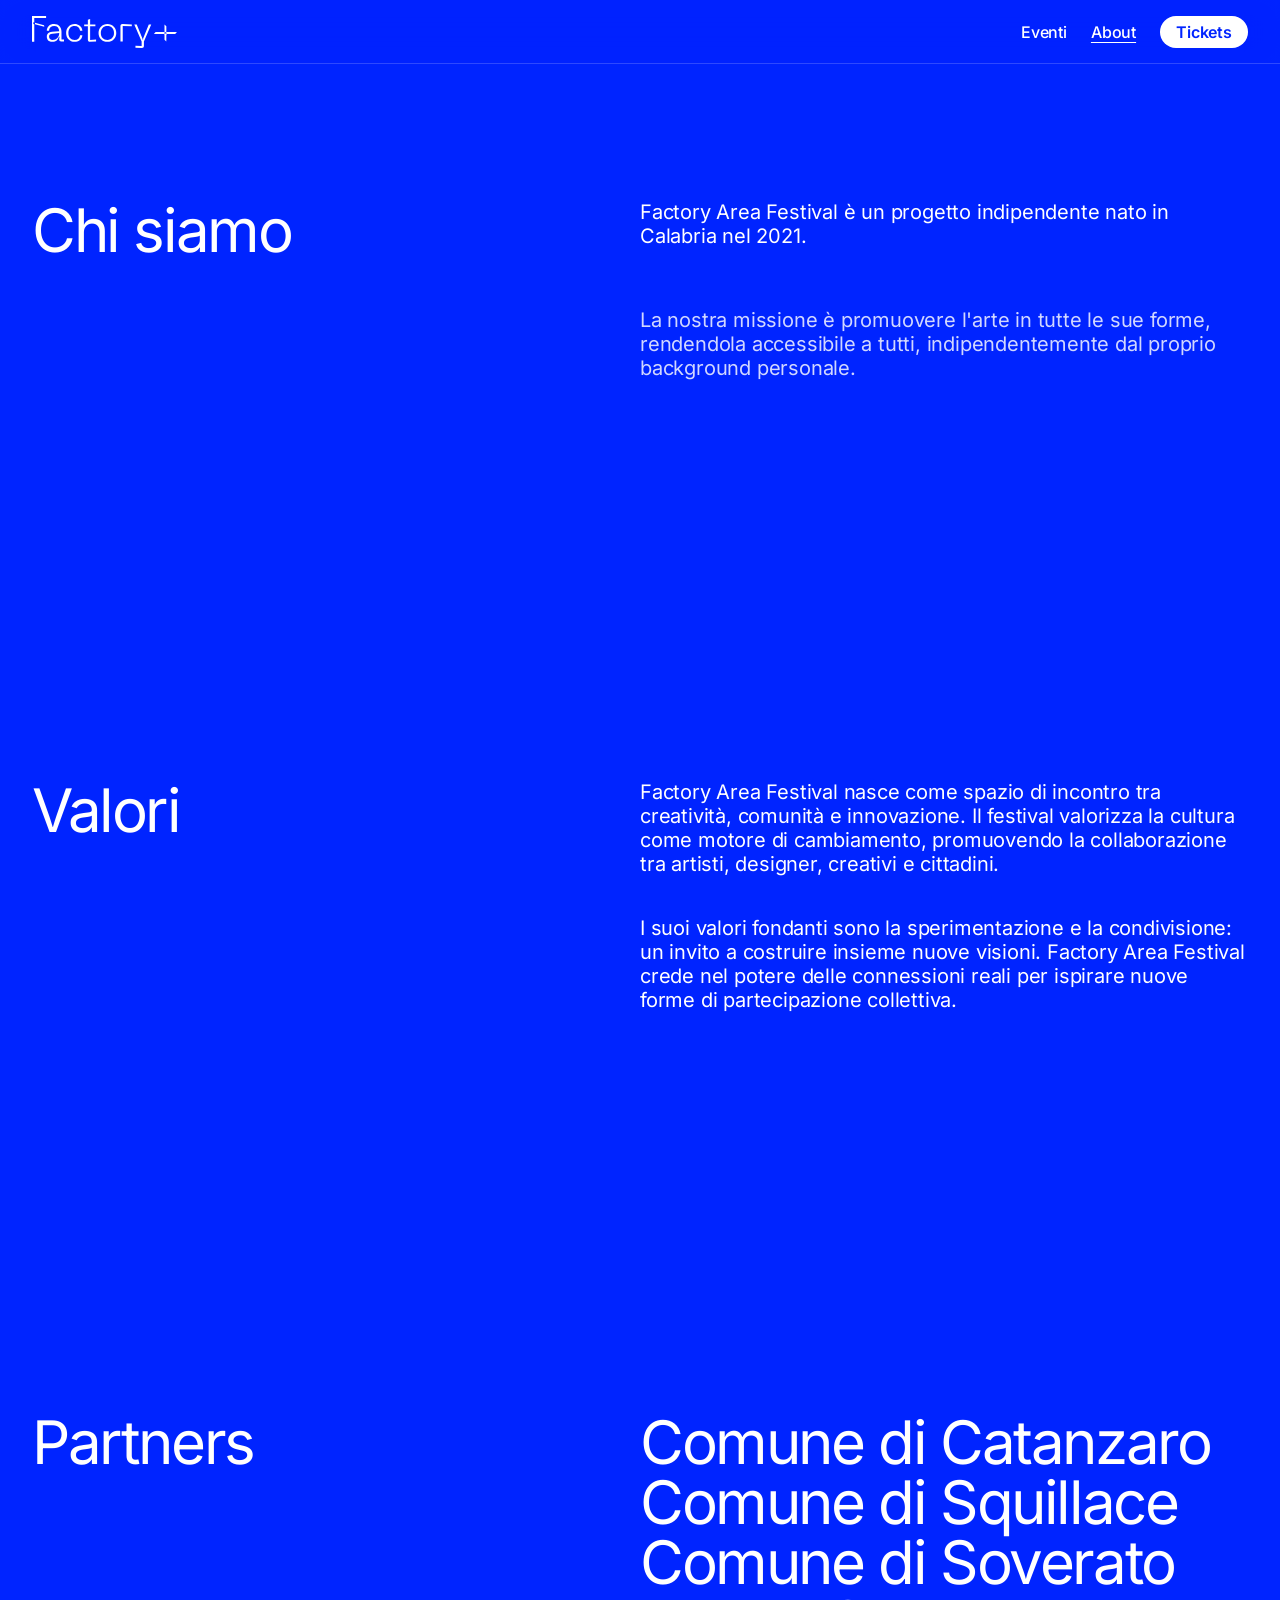
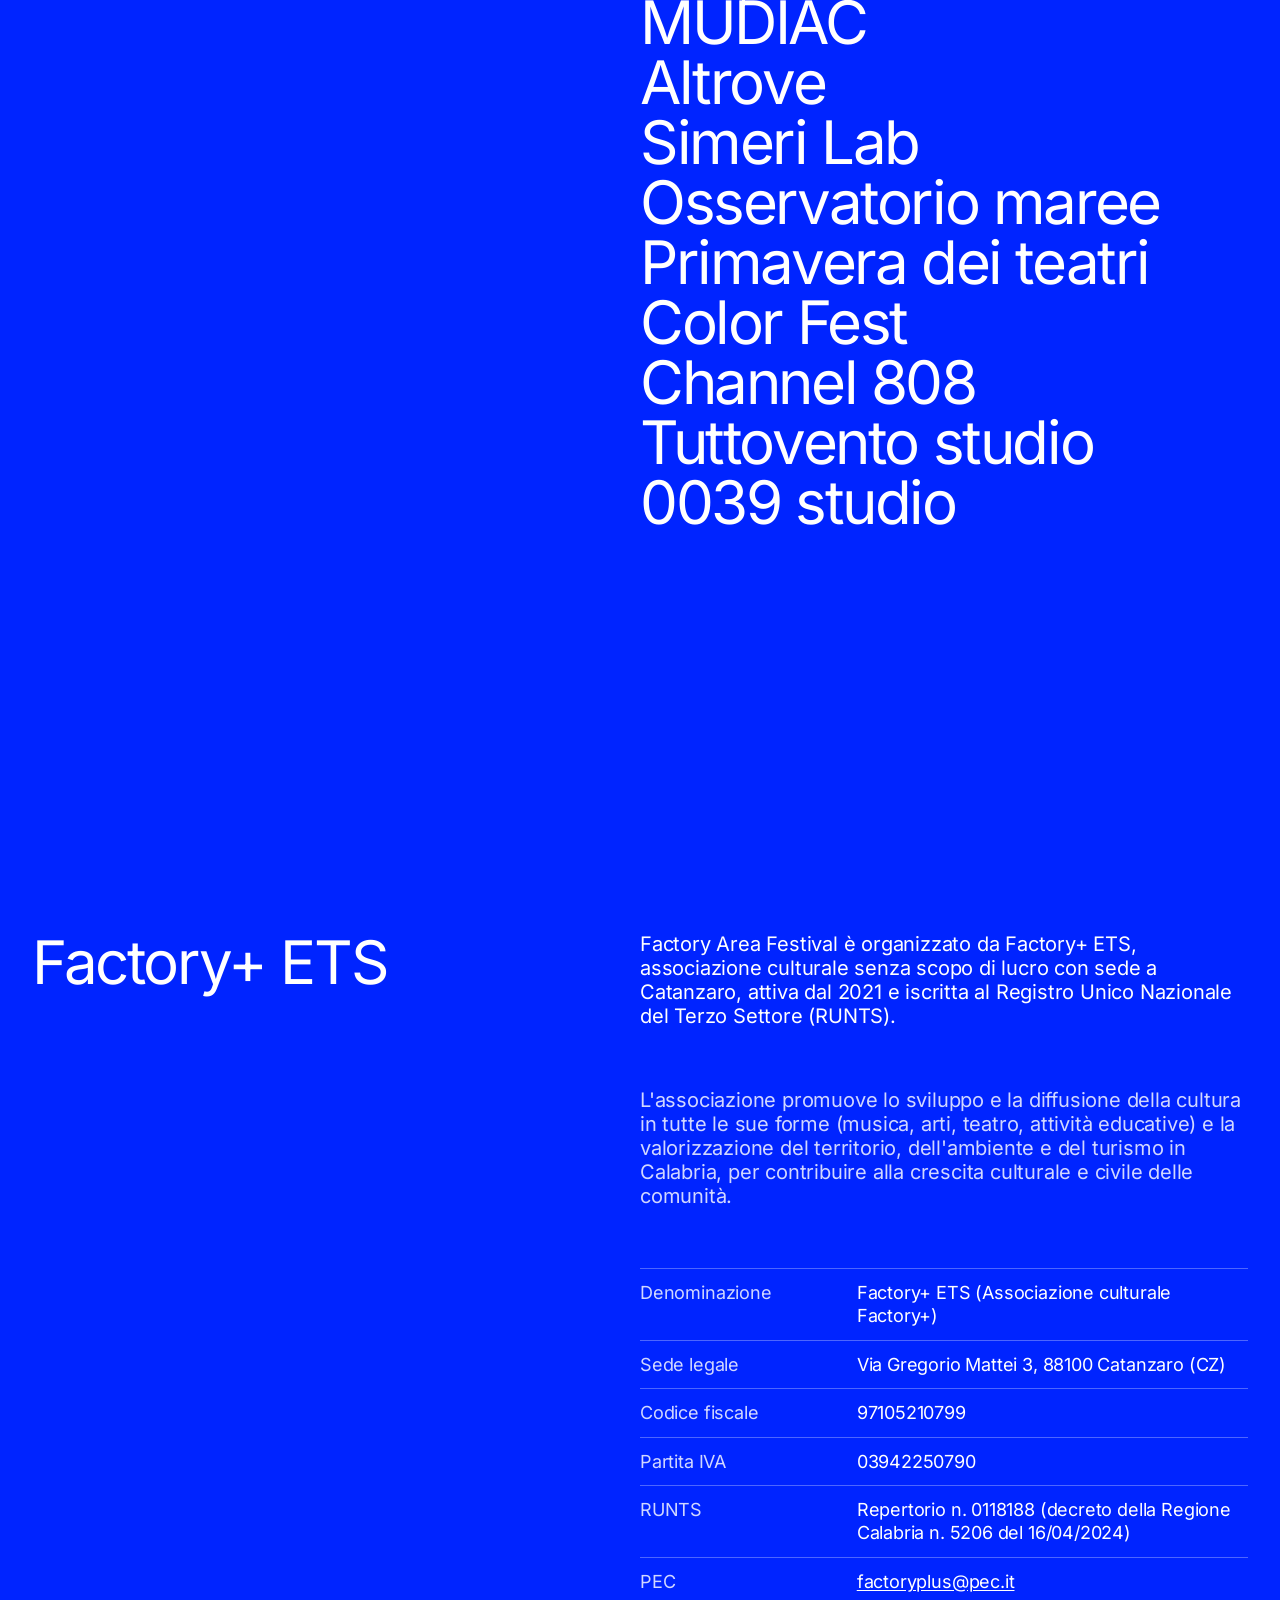
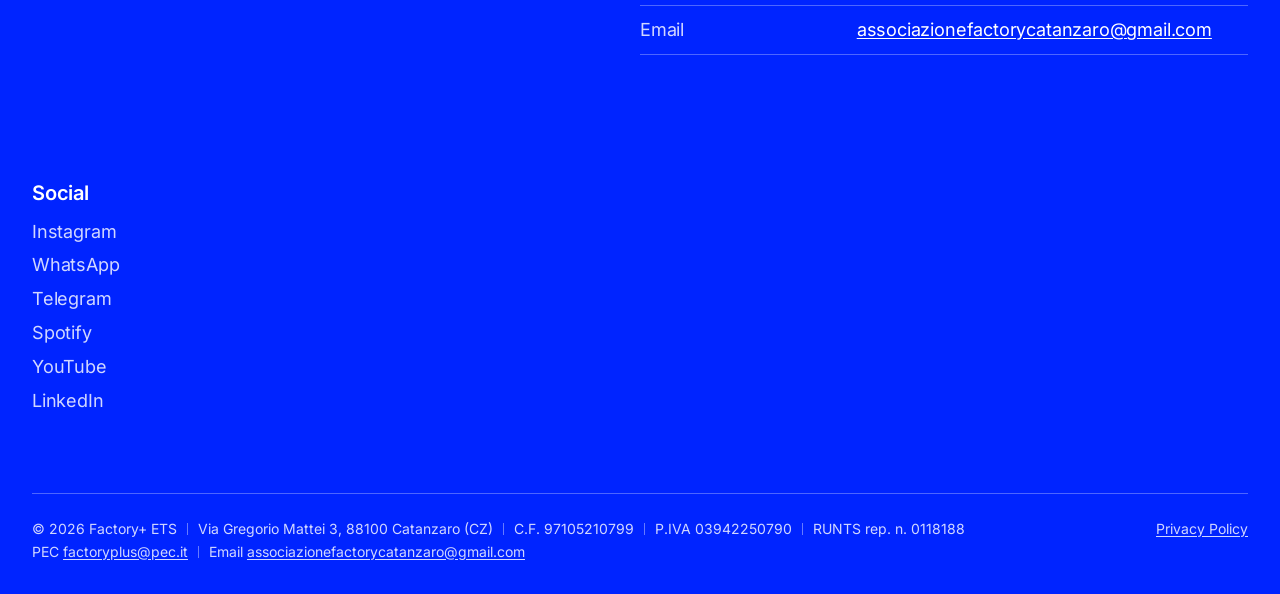
==== commit d630dfb7: "Video solo decorativo, social WhatsApp e Telegram, colore della fascia del browser - Hero non più cl" ====
--- a/about-us/index.html
+++ b/about-us/index.html
@@ -73,6 +73,8 @@
     },
     "sameAs": [
       "https://www.instagram.com/factoryarea",
+      "https://www.whatsapp.com/channel/0029VbCT6C2CcW4zBC6F692b",
+      "https://t.me/FACTORYAREA",
       "https://open.spotify.com/show/7eSPHnYkYD0GSq333V9OXO",
       "https://www.youtube.com/@factoryarea",
       "https://www.linkedin.com/company/factoryarea/"
@@ -201,6 +203,8 @@
             <p class="footer__title">Social</p>
             <ul class="footer__list">
               <li><a href="https://www.instagram.com/factoryarea" target="_blank" rel="noopener noreferrer">Instagram</a></li>
+              <li><a href="https://www.whatsapp.com/channel/0029VbCT6C2CcW4zBC6F692b" target="_blank" rel="noopener noreferrer">WhatsApp</a></li>
+              <li><a href="https://t.me/FACTORYAREA" target="_blank" rel="noopener noreferrer">Telegram</a></li>
               <li><a href="https://open.spotify.com/show/7eSPHnYkYD0GSq333V9OXO" target="_blank" rel="noopener noreferrer">Spotify</a></li>
               <li><a href="https://www.youtube.com/@factoryarea" target="_blank" rel="noopener noreferrer">YouTube</a></li>
               <li><a href="https://www.linkedin.com/company/factoryarea/" target="_blank" rel="noopener noreferrer">LinkedIn</a></li>
@@ -212,15 +216,17 @@
         <div class="footer__badges"></div>
       </div>
       <div class="footer__bottom">
-        <p class="footer__legal">
-          <span>© <span data-year>2026</span> Factory+ ETS</span>
-          <span>Via Gregorio Mattei 3, 88100 Catanzaro (CZ)</span>
-          <span>C.F. 97105210799</span>
-          <span>P.IVA 03942250790</span>
-          <span>RUNTS rep. n. 0118188</span>
-          <span>PEC <a href="mailto:factoryplus@pec.it">factoryplus@pec.it</a></span>
-          <span>Email <a href="mailto:associazionefactorycatanzaro@gmail.com">associazionefactorycatanzaro@gmail.com</a></span>
-        </p>
+        <div class="footer__legal-wrap">
+          <p class="footer__legal">
+            <span>© <span data-year>2026</span> Factory+ ETS</span>
+            <span>Via Gregorio Mattei 3, 88100 Catanzaro (CZ)</span>
+            <span>C.F. 97105210799</span>
+            <span>P.IVA 03942250790</span>
+            <span>RUNTS rep. n. 0118188</span>
+            <span>PEC <a href="mailto:factoryplus@pec.it">factoryplus@pec.it</a></span>
+            <span>Email <a href="mailto:associazionefactorycatanzaro@gmail.com">associazionefactorycatanzaro@gmail.com</a></span>
+          </p>
+        </div>
         <p class="footer__links"><a href="../privacy/">Privacy Policy</a></p>
       </div>
     </div>
--- a/assets/css/style.css
+++ b/assets/css/style.css
@@ -296,11 +296,45 @@
   transition: opacity 0.35s ease;
 }
 
-.nav[data-overlay]:not(.is-scrolled) .nav__bar::before,
+/* In home, sopra il video, lo sfondo sfocato non c'è proprio (display: none):
+   così Safari non lo usa per colorare la fascia in alto del browser.
+   Compare con una dissolvenza appena si scorre. */
+.nav[data-overlay]:not(.is-scrolled) .nav__bar::before {
+  display: none;
+}
+
+.nav[data-overlay].is-scrolled .nav__bar::before {
+  animation: nav-glass-in 0.35s ease both;
+}
+
+@keyframes nav-glass-in {
+  from {
+    opacity: 0;
+  }
+}
+
 .nav[data-overlay].is-scrolled .nav__bar::after,
 .nav.is-open .nav__bar::before,
 .nav.is-open .nav__bar::after {
   opacity: 0;
+}
+
+/* Elemento invisibile in cima alla home: Safari (iOS 26 e macOS) colora la fascia
+   in alto del browser con il colore degli elementi fissi sul bordo dello schermo,
+   anche se trasparenti. Il JavaScript gli assegna il colore del bordo del video. */
+.tint {
+  position: fixed;
+  top: 0;
+  left: 0;
+  right: 0;
+  z-index: 60;
+  height: 12px;
+  opacity: 0;
+  pointer-events: none;
+}
+
+.tint[hidden] {
+  display: none;
 }
 
 /* Browser senza sfocatura: sfondo più coprente */
@@ -470,16 +504,21 @@
   color: var(--fg-70);
 }
 
-/* Dati legali separati da una barretta. Il margine negativo e overflow: hidden
-   nascondono la barretta all'inizio di ogni riga quando il testo va a capo. */
+/* Dati legali separati da una barretta. Il paragrafo sporge di 21 px a sinistra
+   dentro un contenitore con overflow: hidden, così la barretta all'inizio di ogni
+   riga resta nascosta quando il testo va a capo. */
+.footer__legal-wrap {
+  max-width: 1100px;
+  margin: -6px 0;
+  padding: 6px 0;
+  overflow: hidden;
+}
+
 .footer__legal {
   display: flex;
   flex-wrap: wrap;
   row-gap: 2px;
-  max-width: 1100px;
-  margin: -6px 0 -6px -21px;
-  padding: 6px 0;
-  overflow: hidden;
+  margin-left: -21px;
 }
 
 .footer__legal > span {
@@ -547,7 +586,26 @@
   width: 100%;
   height: 100%;
   object-fit: cover;
-  background: var(--bg);
+}
+
+.hero__media {
+  background: #000;
+}
+
+/* Il video è solo decorativo: non si clicca e non mostra i controlli del browser
+   (per esempio il grande "play" che Safari aggiunge quando blocca l'autoplay). */
+.hero__video {
+  pointer-events: none;
+}
+
+.hero__video::-webkit-media-controls,
+.hero__video::-webkit-media-controls-panel,
+.hero__video::-webkit-media-controls-overlay-play-button,
+.hero__video::-webkit-media-controls-start-playback-button,
+.hero__video::-webkit-media-controls-play-button {
+  display: none !important;
+  -webkit-appearance: none;
+  appearance: none;
 }
 
 /* Sfumatura in basso per leggere il testo sopra il video */
@@ -1367,11 +1425,15 @@
   }
 
   /* Dati legali uno per riga */
-  .footer__legal {
-    flex-direction: column;
+  .footer__legal-wrap {
     margin: 0;
     padding: 0;
     overflow: visible;
+  }
+
+  .footer__legal {
+    flex-direction: column;
+    margin-left: 0;
   }
 
   .footer__legal > span {
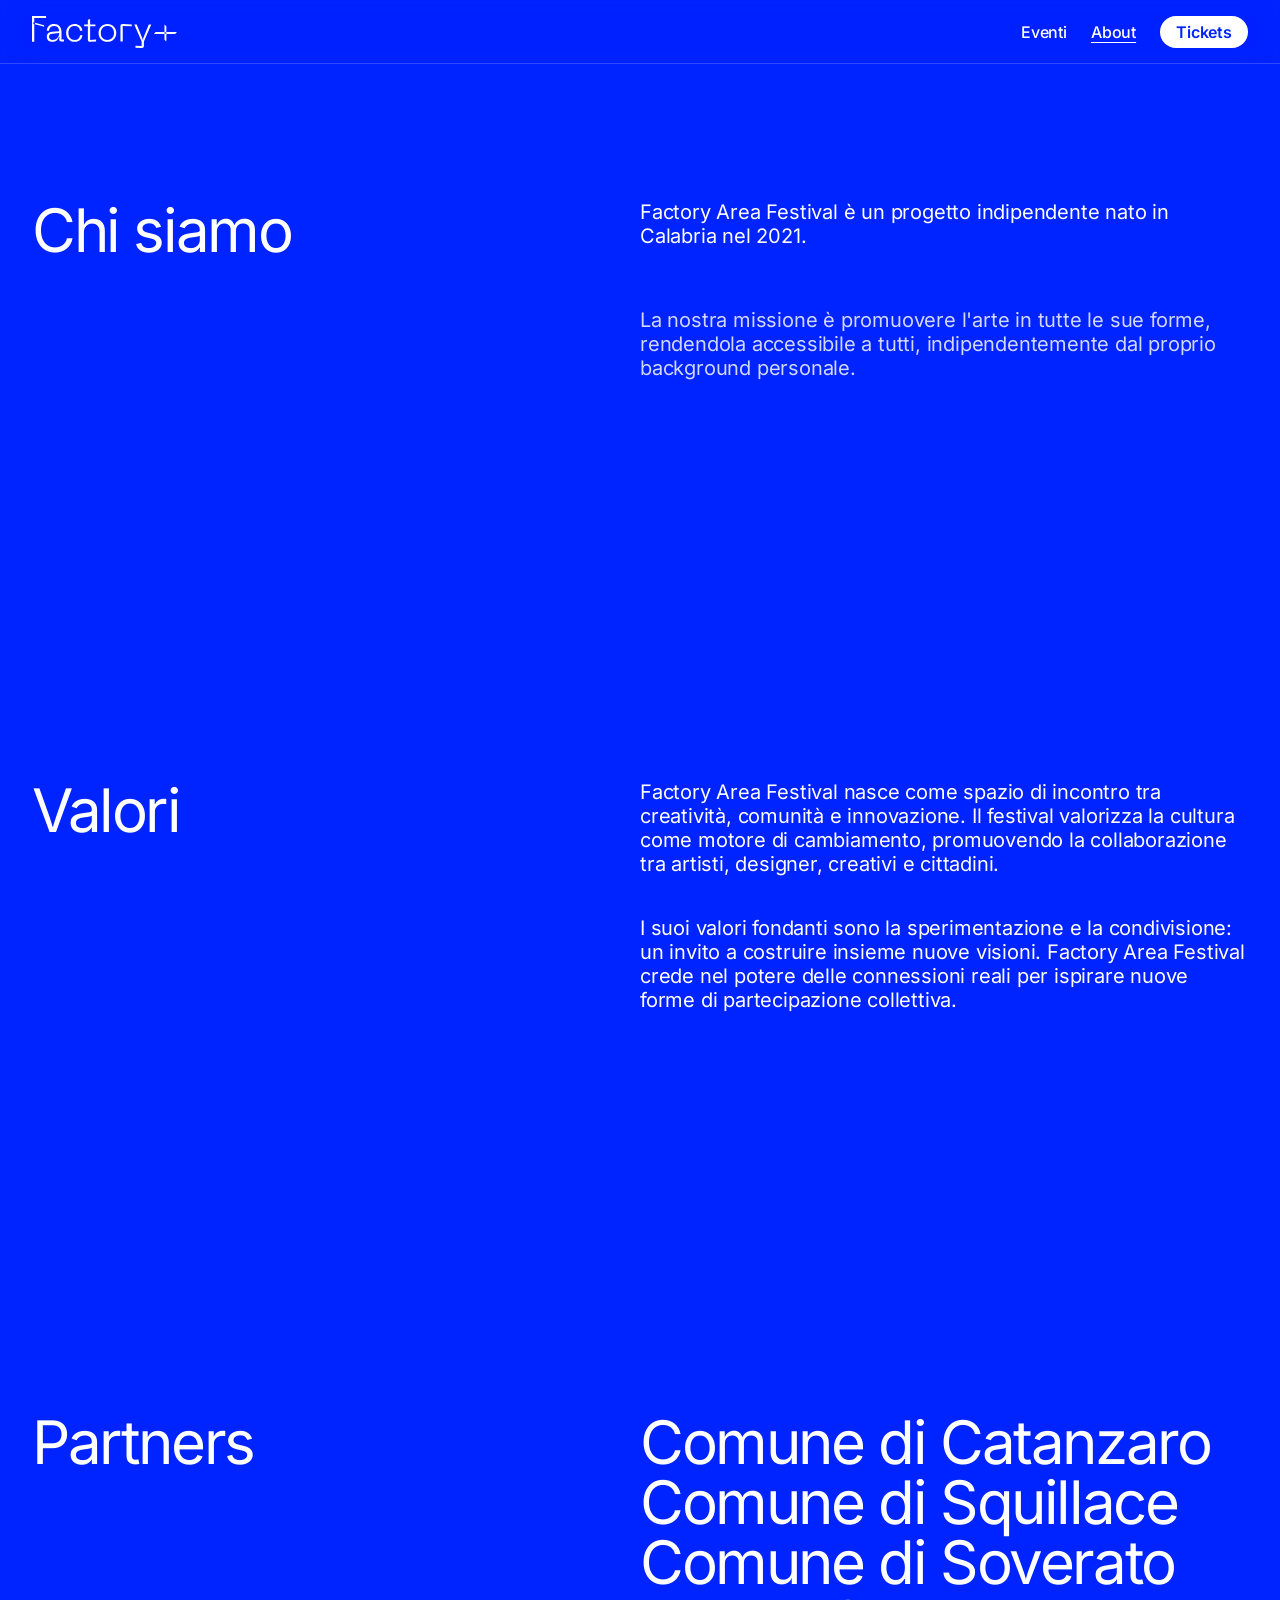
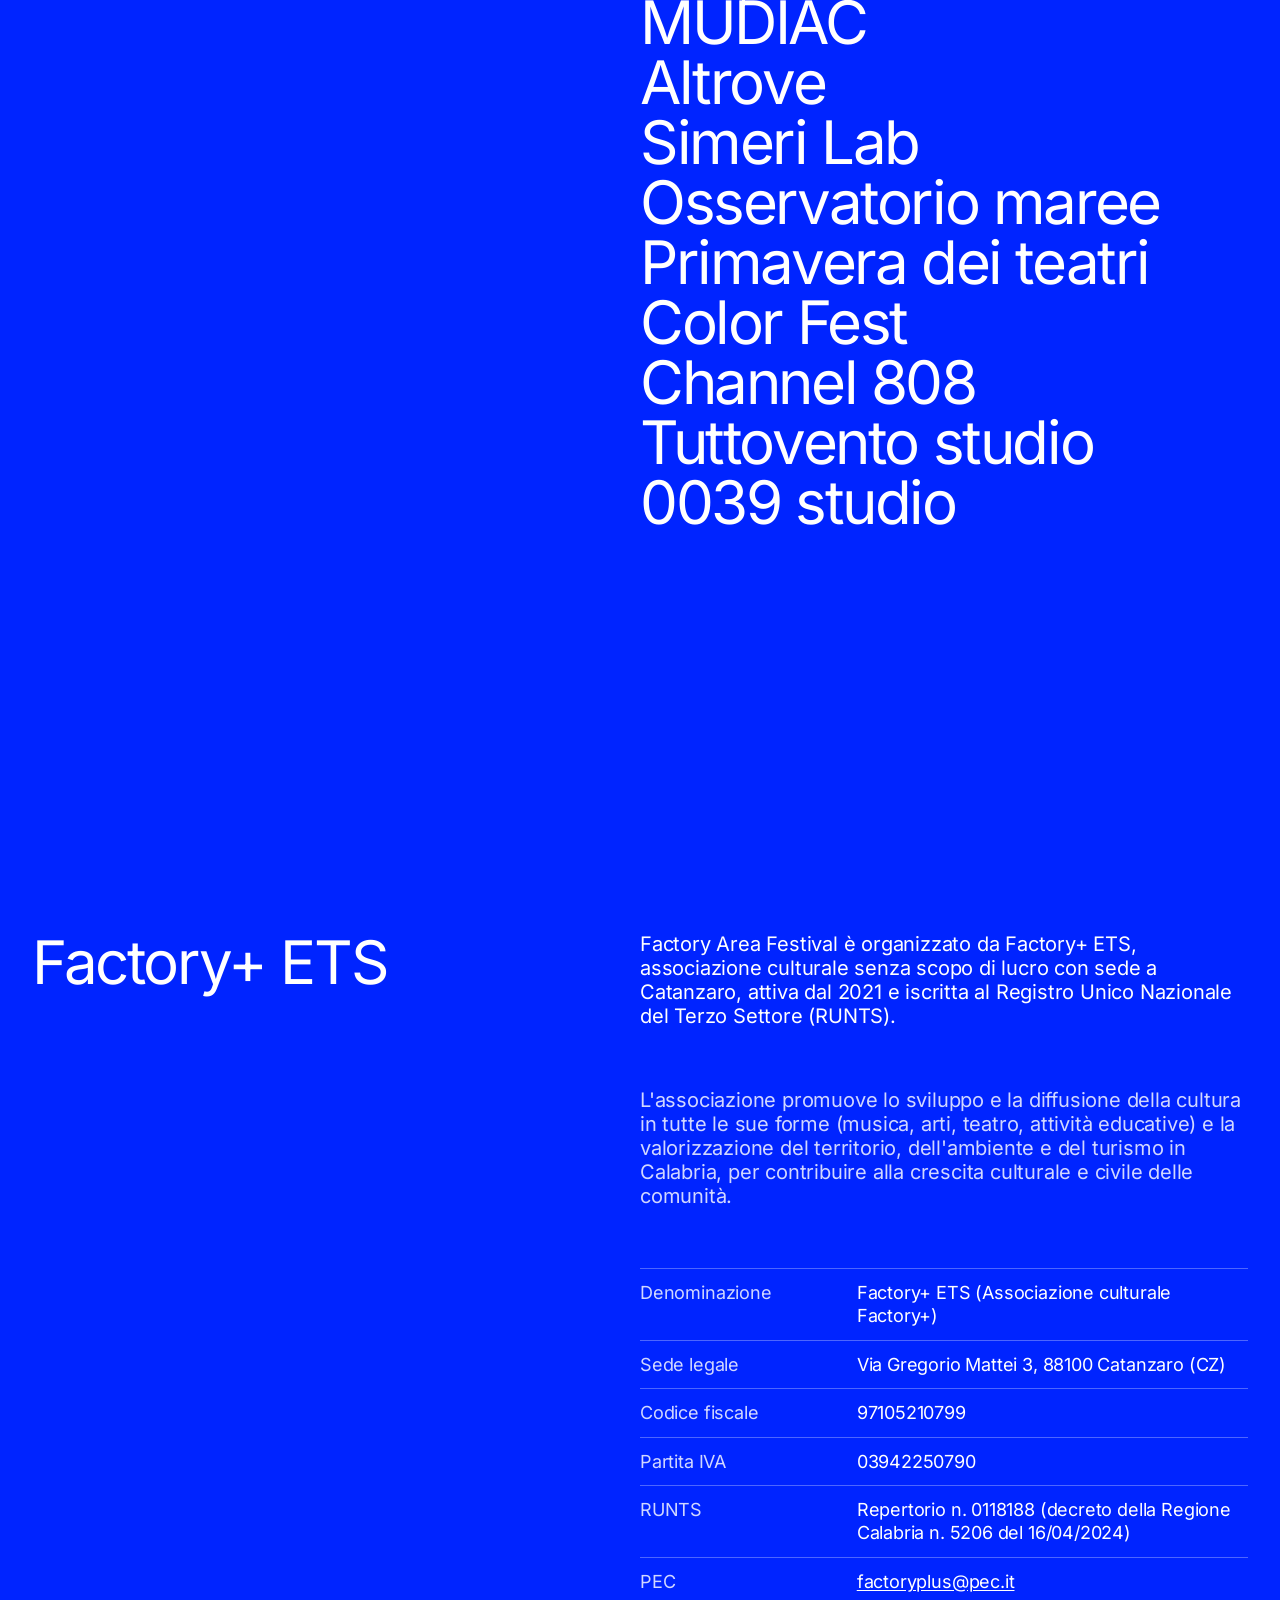
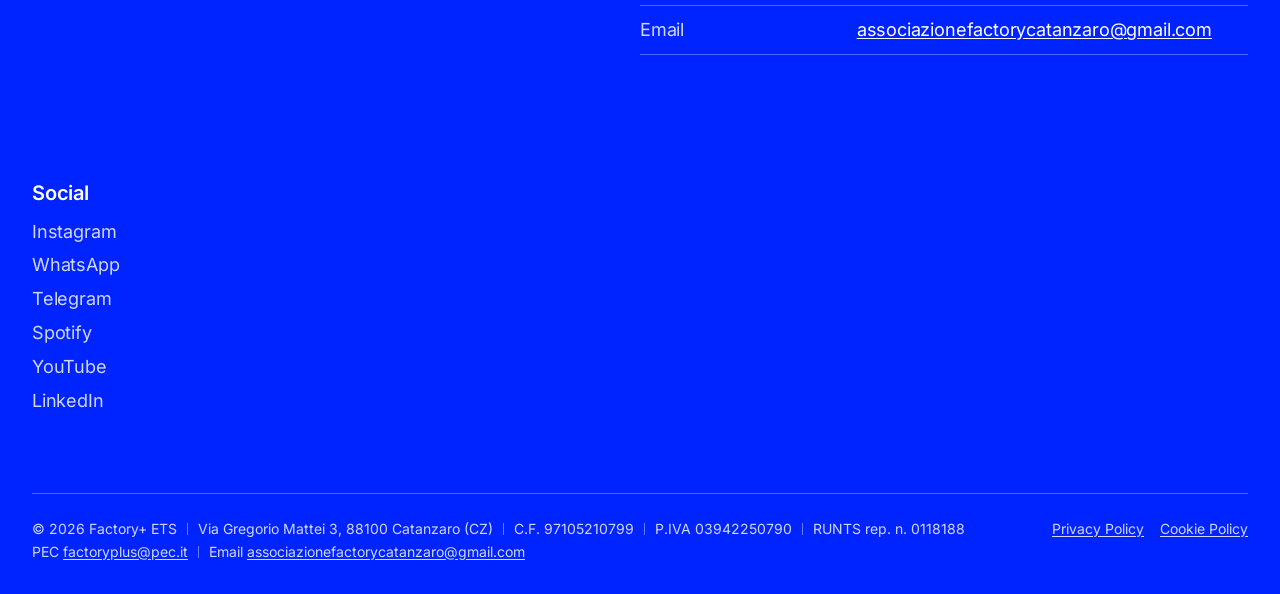
==== commit 1b3e189d: "Fascia blu sopra la barra su iPhone, cookie policy nel footer - Safari su iPhone mostrava sopra la b" ====
--- a/about-us/index.html
+++ b/about-us/index.html
@@ -103,6 +103,8 @@
   </script>
 </head>
 <body class="page-about">
+  <!-- Invisibile: Safari su iPhone ne usa il colore per la fascia sopra la barra -->
+  <div class="tint" aria-hidden="true" style="background-color:#0024FF"></div>
   <a class="skip-link" href="#contenuto">Vai al contenuto</a>
 
   <!-- ================= NAVIGAZIONE =================
@@ -227,7 +229,7 @@
             <span>Email <a href="mailto:associazionefactorycatanzaro@gmail.com">associazionefactorycatanzaro@gmail.com</a></span>
           </p>
         </div>
-        <p class="footer__links"><a href="../privacy/">Privacy Policy</a></p>
+        <p class="footer__links"><a href="../privacy/">Privacy Policy</a><a href="../privacy/#cookie">Cookie Policy</a></p>
       </div>
     </div>
   </footer>
--- a/assets/css/style.css
+++ b/assets/css/style.css
@@ -103,6 +103,19 @@
   text-size-adjust: 100%;
 }
 
+/* Barra di scorrimento nascosta: su computer il video e le foto arrivano fino al
+   bordo destro della finestra. Si scorre come sempre (rotella, trackpad, tastiera). */
+html {
+  scrollbar-width: none;
+}
+
+html::-webkit-scrollbar,
+body::-webkit-scrollbar {
+  display: none;
+  width: 0;
+  height: 0;
+}
+
 body {
   margin: 0;
   min-height: 100vh;
@@ -272,13 +285,13 @@
   padding: 16px var(--gutter);
 }
 
-/* Sfondo sfocato */
+/* Sfondo sfocato, senza colore: si vede solo la sfocatura di ciò che passa sotto */
 .nav__bar::before {
   content: "";
   position: absolute;
   inset: 0;
   z-index: -1;
-  background: rgba(0, 36, 255, 0.6);
+  background: transparent;
   -webkit-backdrop-filter: blur(18px) saturate(1.4);
   backdrop-filter: blur(18px) saturate(1.4);
   border-bottom: 1px solid rgba(255, 255, 255, 0.18);
@@ -337,7 +350,7 @@
   display: none;
 }
 
-/* Browser senza sfocatura: sfondo più coprente */
+/* Browser senza sfocatura: sfondo blu quasi coprente, per leggere le voci */
 @supports not ((backdrop-filter: blur(1px)) or (-webkit-backdrop-filter: blur(1px))) {
   .nav__bar::before {
     background: rgba(0, 36, 255, 0.95);
@@ -549,6 +562,8 @@
 
 .footer__links {
   flex: none;
+  display: flex;
+  gap: 16px;
 }
 
 
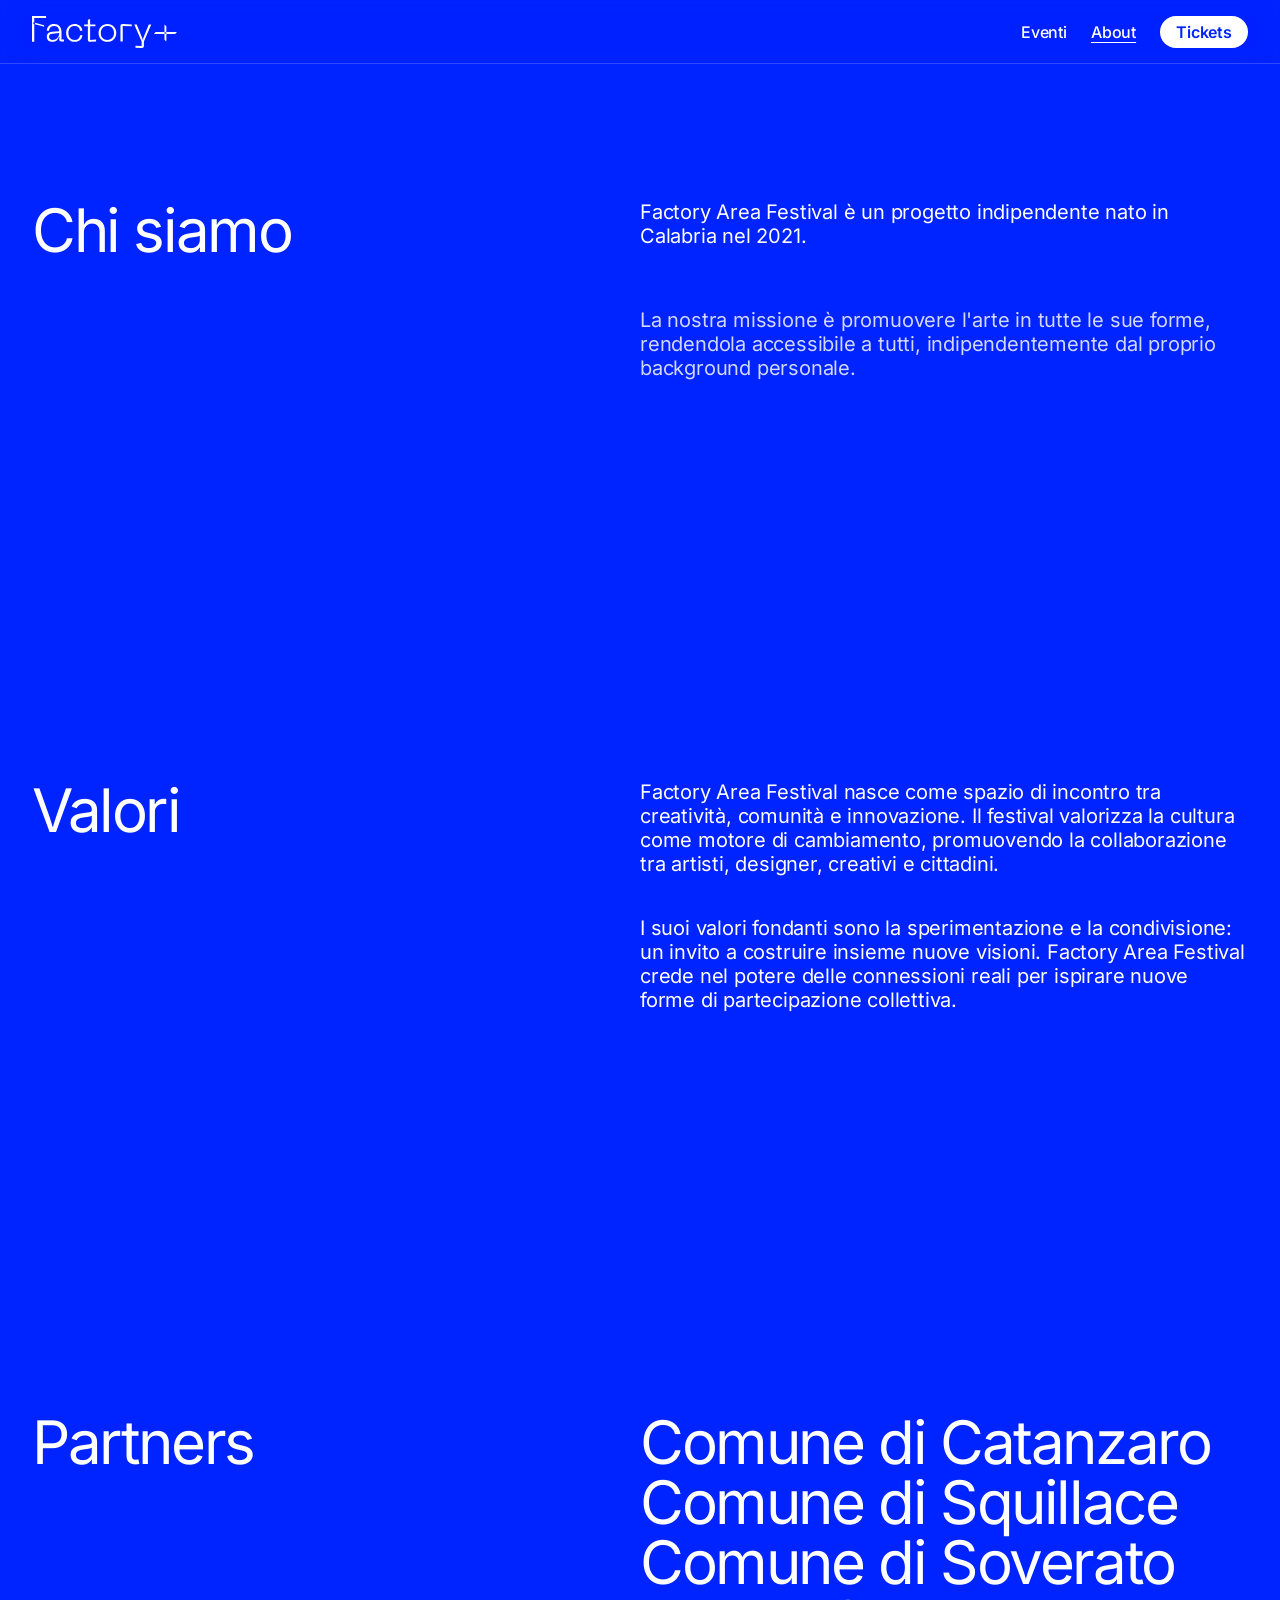
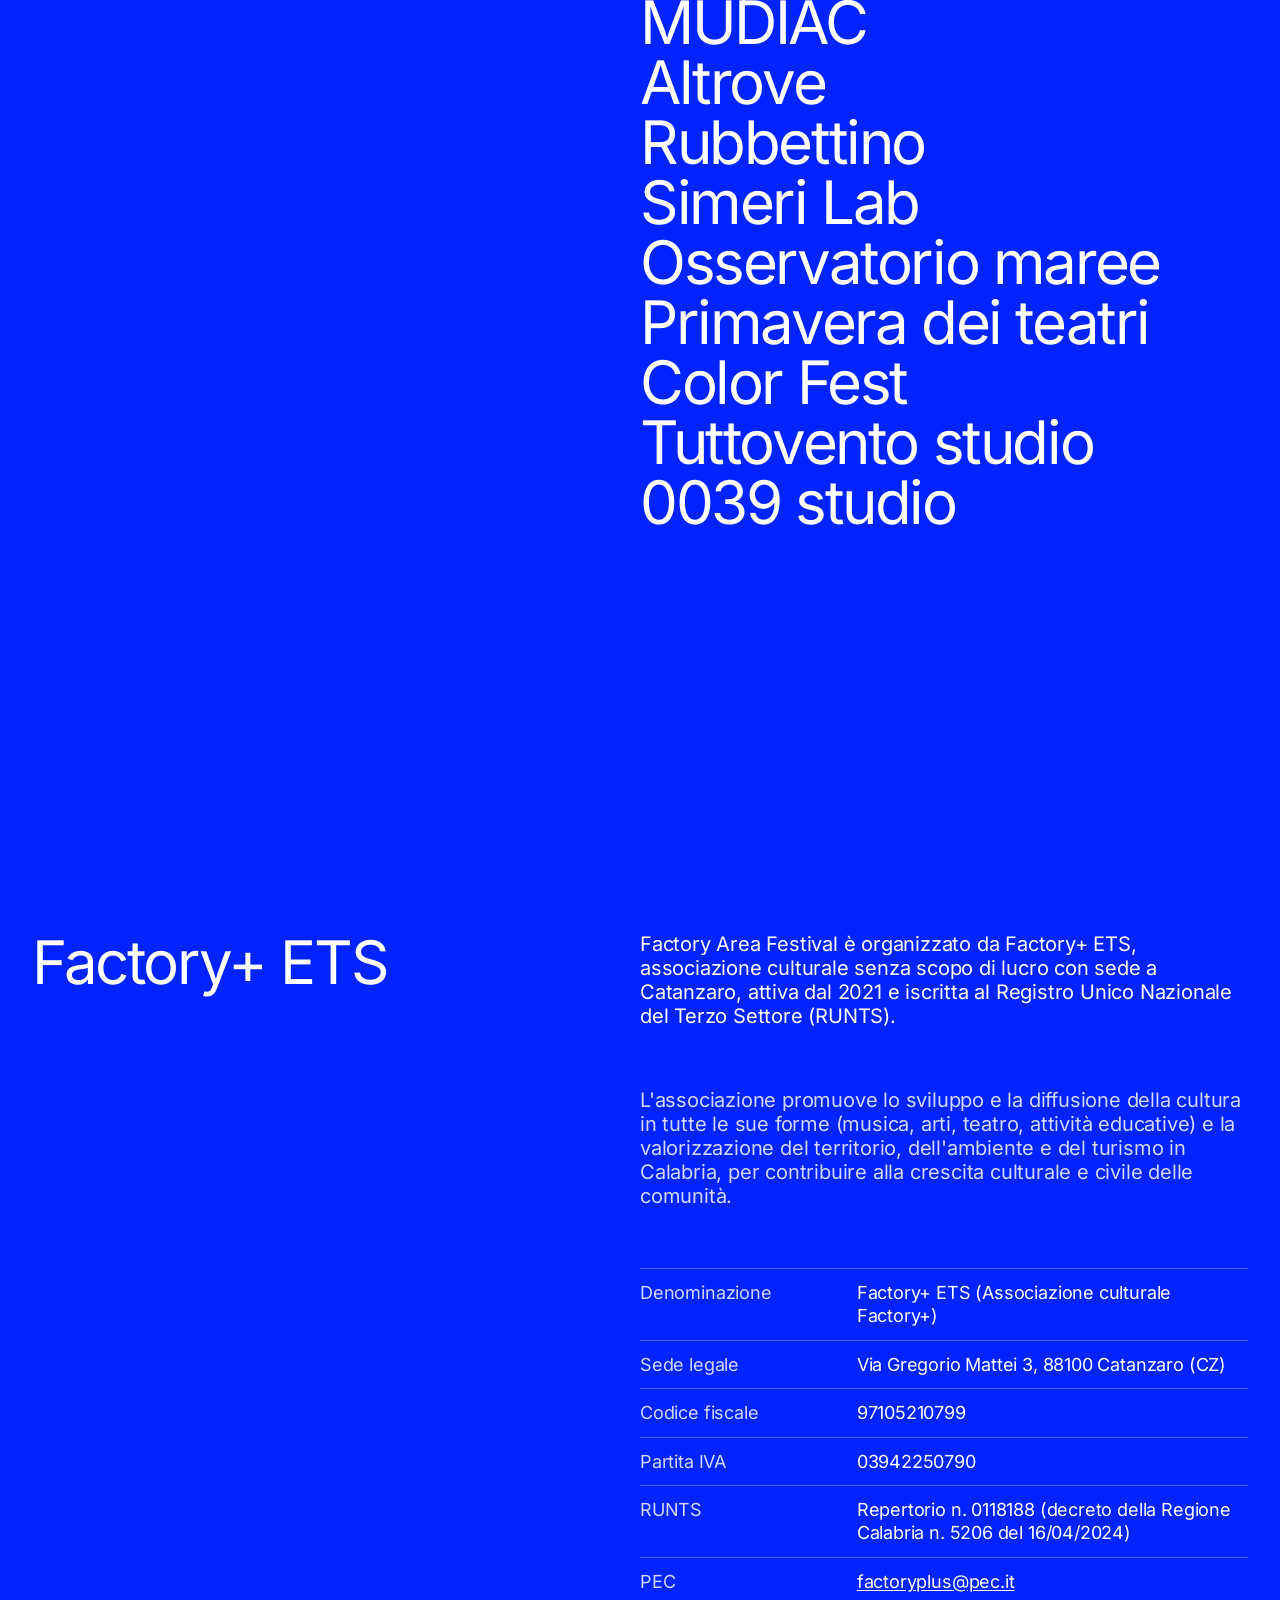
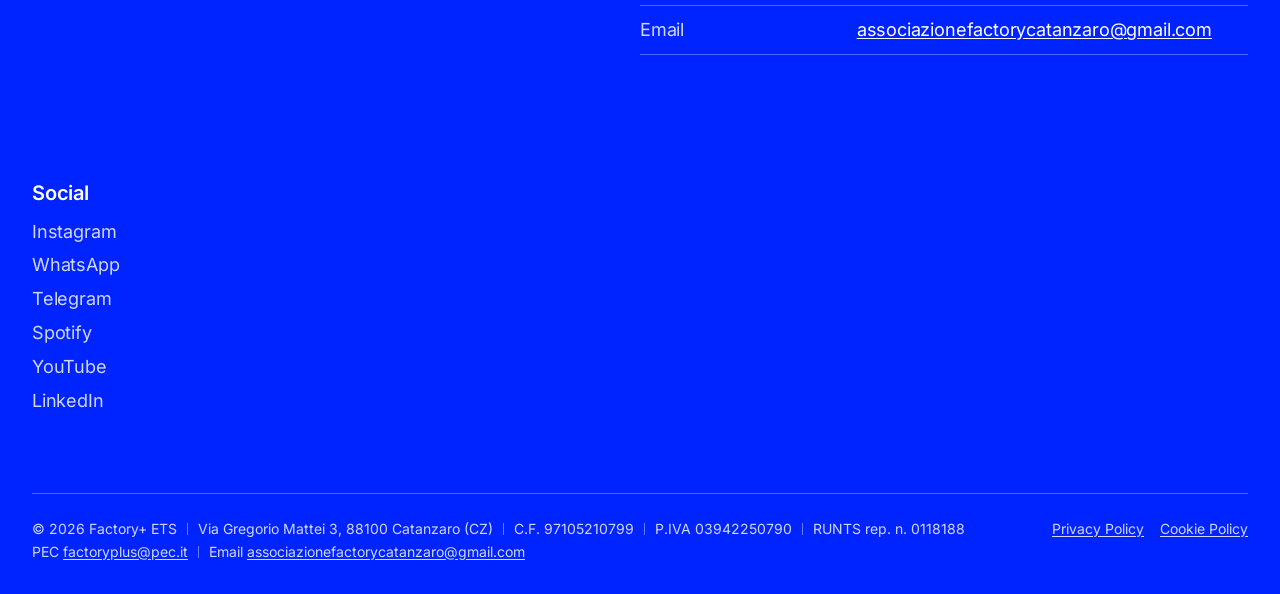
==== commit cc1829f1: "iPhone: striscia opaca in cima per la fascia del browser; partner aggiornati - Safari su iPhone colo" ====
--- a/about-us/index.html
+++ b/about-us/index.html
@@ -2,6 +2,7 @@
 <html lang="it">
 <head>
   <meta charset="utf-8">
+  <meta http-equiv="Content-Security-Policy" content="default-src 'self'; script-src 'self' 'sha256-B5acr88x/a4kV9FMZVbp67Z5FdVCgvuFwhmHcBiH8vU='; style-src 'self' 'unsafe-inline'; img-src 'self' data:; media-src 'self'; font-src 'self'; connect-src 'self'; manifest-src 'self'; frame-src 'none'; object-src 'none'; base-uri 'self'; form-action 'none'; upgrade-insecure-requests">
   <meta name="viewport" content="width=device-width, initial-scale=1">
   <title>Chi siamo | Factory Area Festival</title>
   <meta name="description" content="Factory Area Festival è un progetto di Factory+ ETS nato in Calabria nel 2021: missione, valori, partner e dati dell&#x27;ente.">
@@ -164,11 +165,11 @@
             <li>Comune di Soverato</li>
             <li>MUDIAC</li>
             <li>Altrove</li>
+            <li>Rubbettino</li>
             <li>Simeri Lab</li>
             <li>Osservatorio maree</li>
             <li>Primavera dei teatri</li>
             <li>Color Fest</li>
-            <li>Channel 808</li>
             <li>Tuttovento studio</li>
             <li>0039 studio</li>
         </ul>
--- a/assets/css/style.css
+++ b/assets/css/style.css
@@ -332,9 +332,15 @@
   opacity: 0;
 }
 
-/* Elemento invisibile in cima alla home: Safari (iOS 26 e macOS) colora la fascia
-   in alto del browser con il colore degli elementi fissi sul bordo dello schermo,
-   anche se trasparenti. Il JavaScript gli assegna il colore del bordo del video. */
+/* Elemento invisibile in cima a ogni pagina. Safari su iPhone (iOS 26 e successivi)
+   colora la fascia sopra la pagina con il colore di sfondo dell'elemento fisso che
+   trova 4 px sotto il bordo superiore. Se quell'elemento è trasparente o sfocato
+   (come la barra), mostra lì il contenuto che scorre sotto. Per questo l'elemento:
+   - sta sopra la barra (z-index) e copre i primi 12 px, dove la barra non ha pulsanti;
+   - riceve i clic (pointer-events: auto): Safari salta gli elementi invisibili che
+     non li ricevono;
+   - su computer è invisibile; su telefoni e tablet è una striscia a tinta piena (sotto).
+   In home il JavaScript gli assegna il colore del bordo del video. */
 .tint {
   position: fixed;
   top: 0;
@@ -343,7 +349,18 @@
   z-index: 60;
   height: 12px;
   opacity: 0;
-  pointer-events: none;
+  pointer-events: auto;
+}
+
+/* Su telefoni e tablet la striscia in cima è visibile (6 px, a tinta piena):
+   Safari su iPhone usa il colore dell'elemento solo se è opaco; se è invisibile o
+   trasparente mostra sopra la barra il contenuto che scorre sotto. 6 px bastano
+   (Safari guarda 4 px sotto il bordo) e si fondono con la fascia del browser. */
+@media (hover: none) and (pointer: coarse) {
+  .tint {
+    height: 6px;
+    opacity: 1;
+  }
 }
 
 .tint[hidden] {
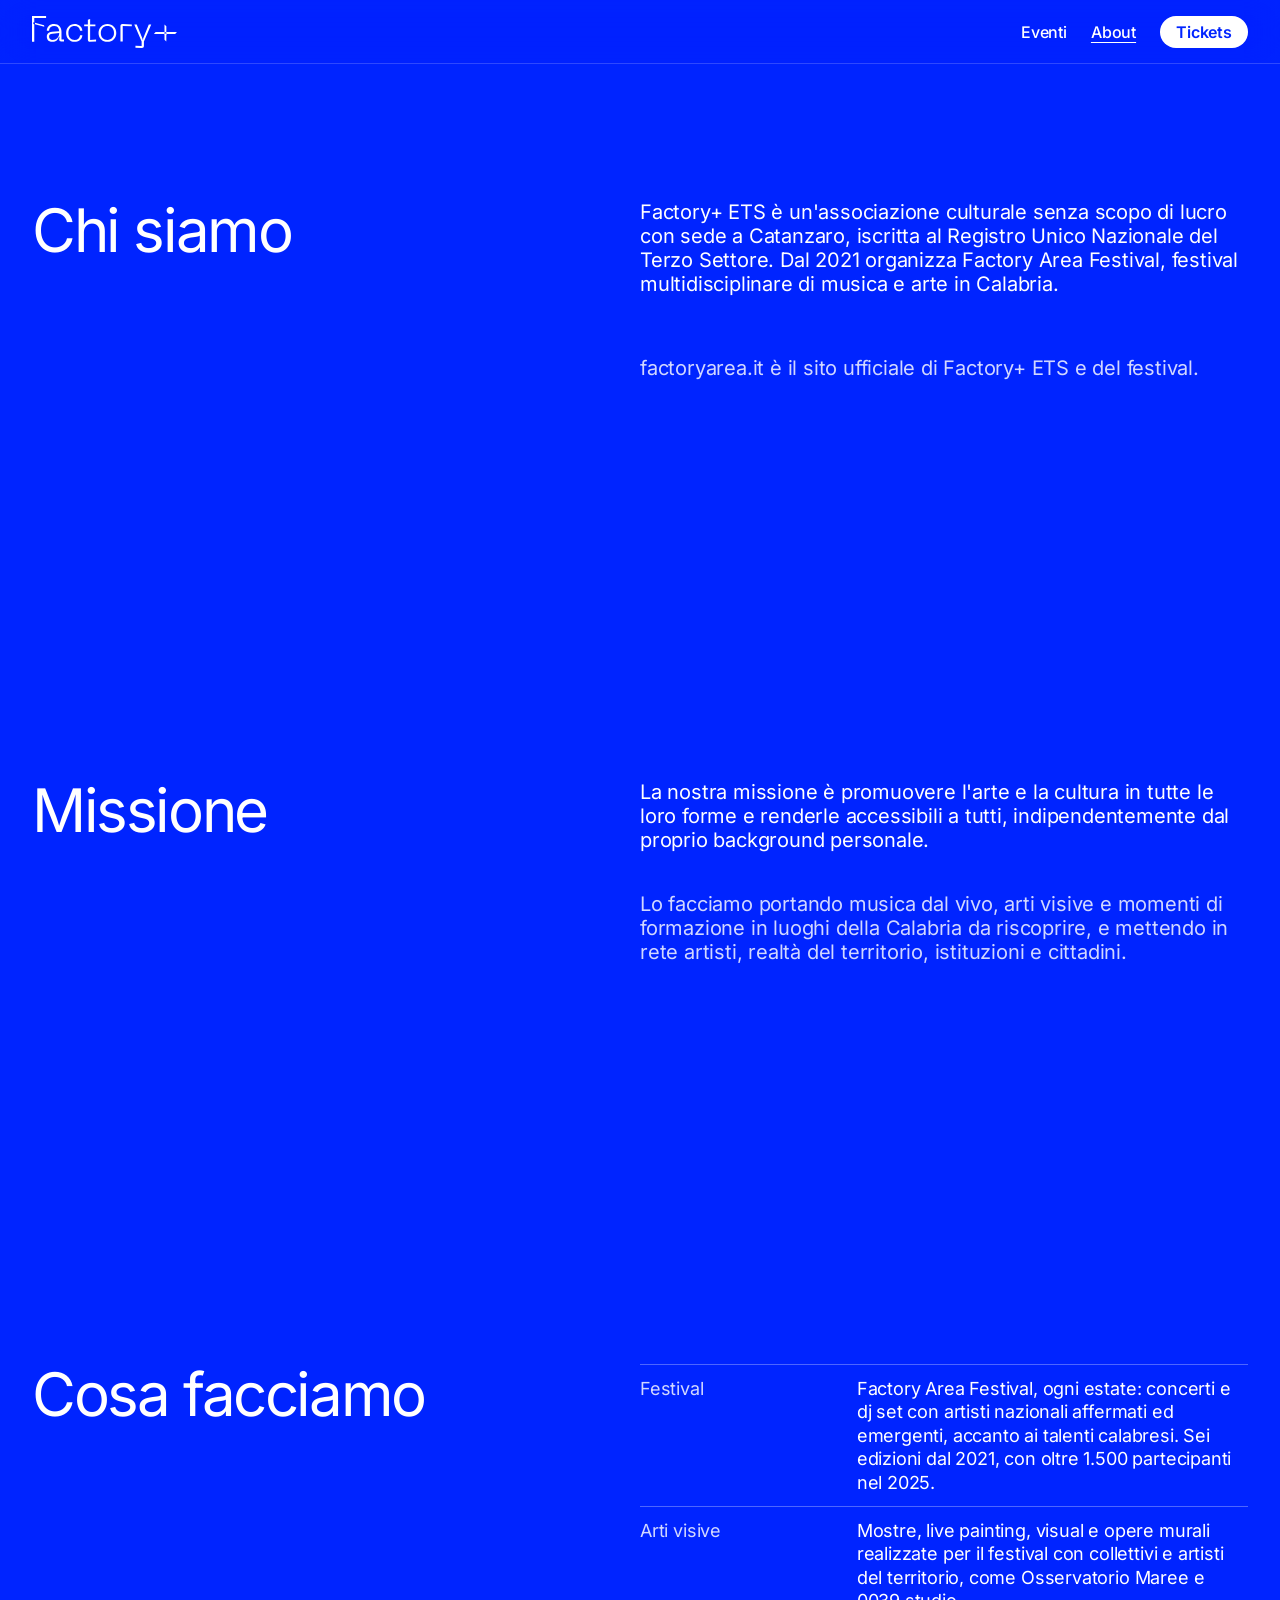
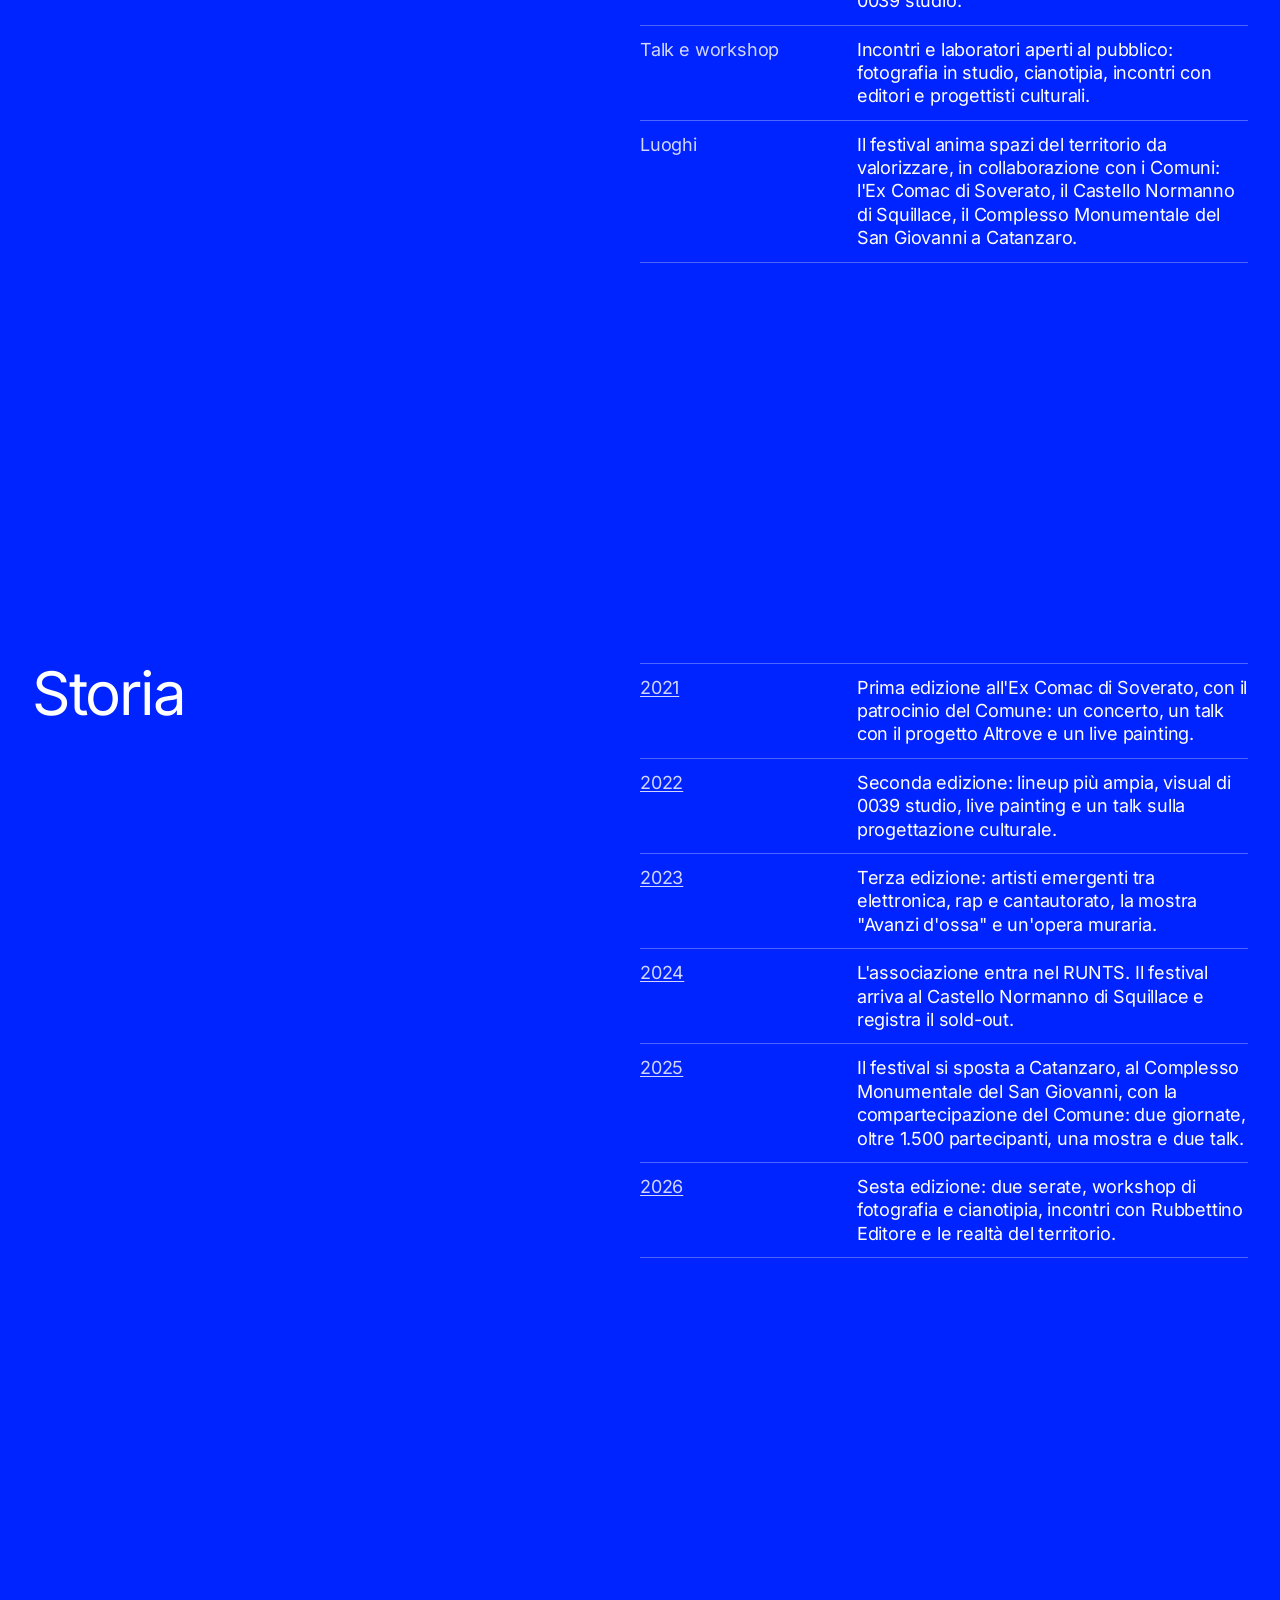
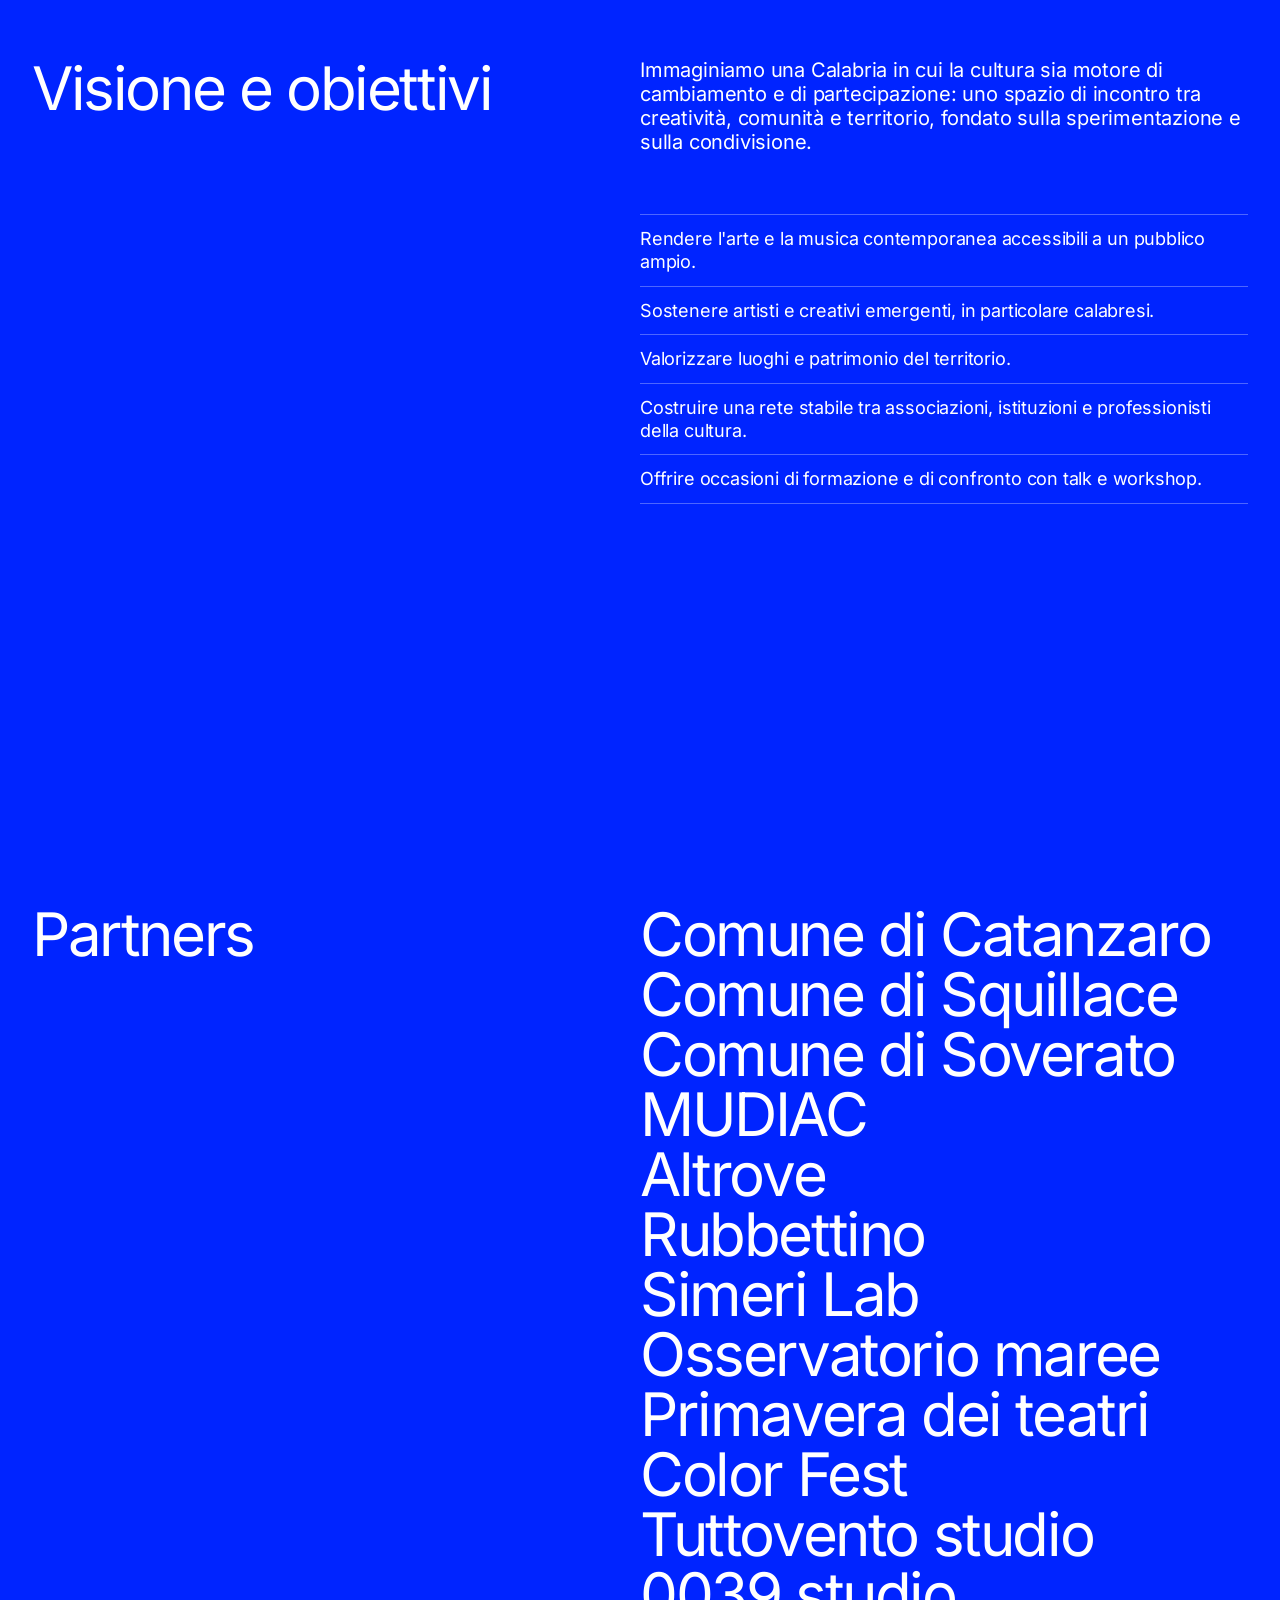
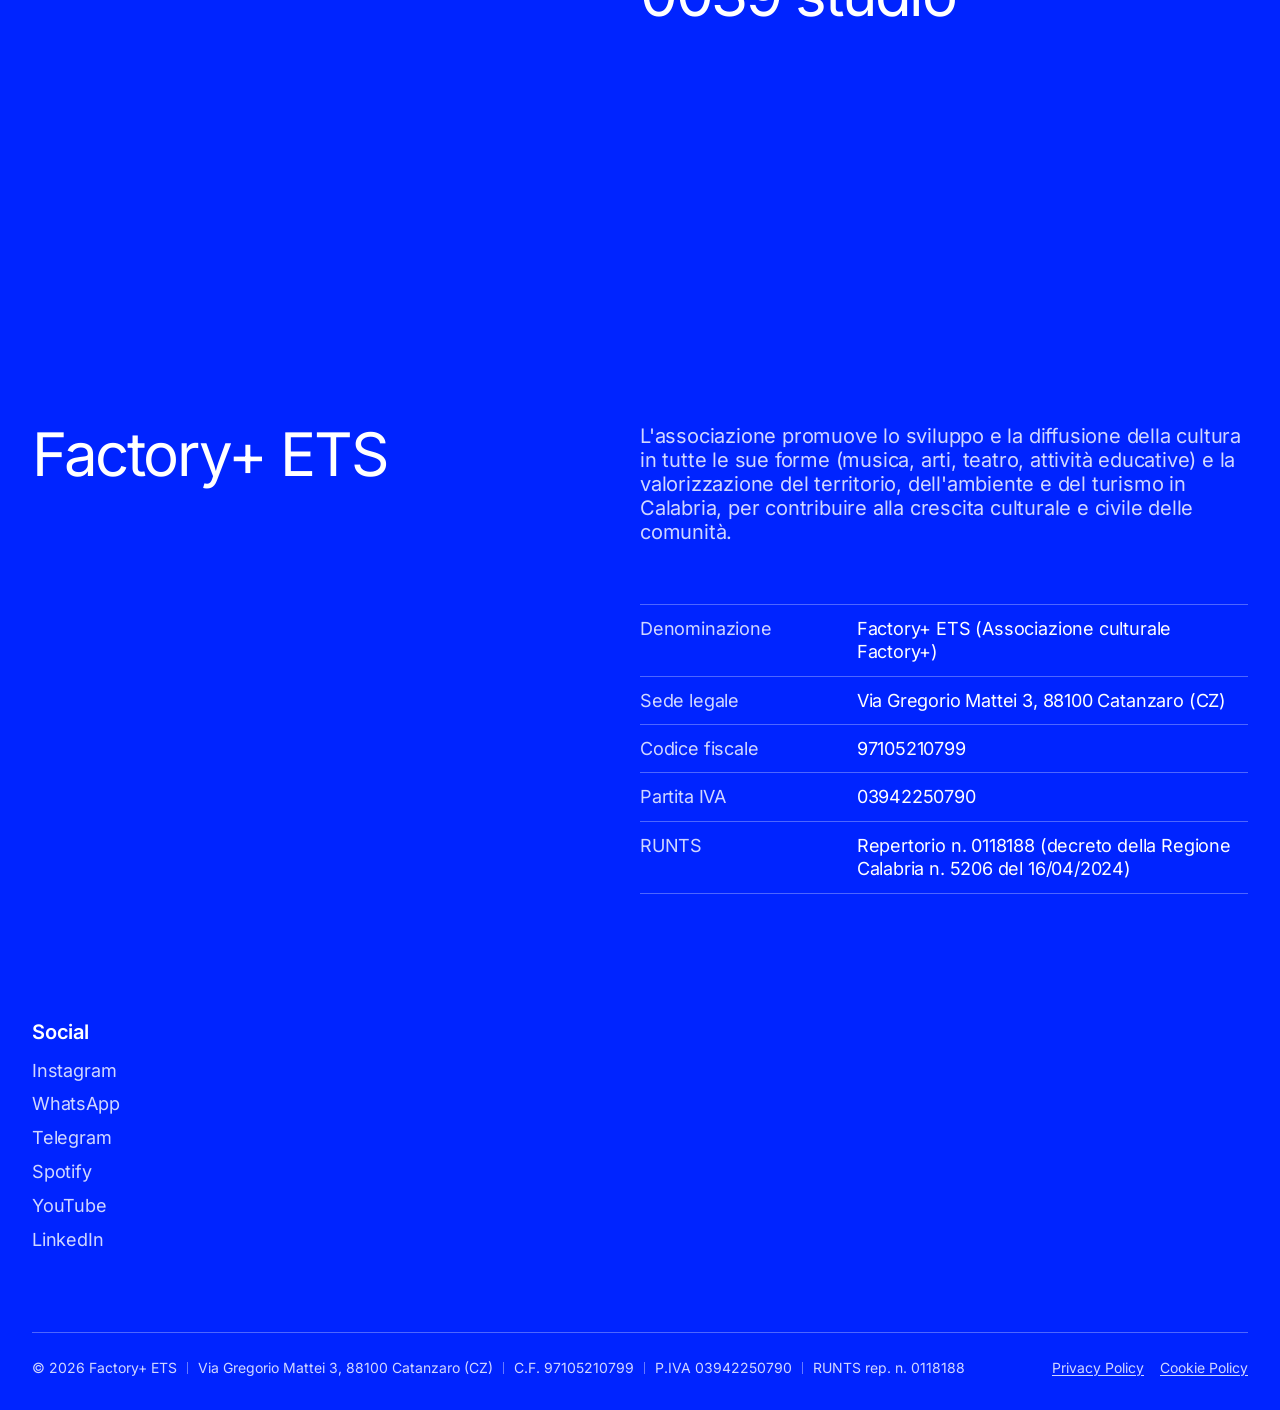
==== commit 3ec5a7e5: "Chi siamo: missione, attività, storia, visione e obiettivi; tolti gli indirizzi email dal sito (rich" ====
--- a/about-us/index.html
+++ b/about-us/index.html
@@ -5,7 +5,7 @@
   <meta http-equiv="Content-Security-Policy" content="default-src 'self'; script-src 'self' 'sha256-B5acr88x/a4kV9FMZVbp67Z5FdVCgvuFwhmHcBiH8vU='; style-src 'self' 'unsafe-inline'; img-src 'self' data:; media-src 'self'; font-src 'self'; connect-src 'self'; manifest-src 'self'; frame-src 'none'; object-src 'none'; base-uri 'self'; form-action 'none'; upgrade-insecure-requests">
   <meta name="viewport" content="width=device-width, initial-scale=1">
   <title>Chi siamo | Factory Area Festival</title>
-  <meta name="description" content="Factory Area Festival è un progetto di Factory+ ETS nato in Calabria nel 2021: missione, valori, partner e dati dell&#x27;ente.">
+  <meta name="description" content="Factory+ ETS, associazione senza scopo di lucro di Catanzaro che organizza Factory Area Festival: missione, attività, storia, obiettivi e dati dell&#x27;ente.">
   <link rel="canonical" href="https://factoryarea.it/about-us/">
   <meta name="robots" content="index, follow, max-image-preview:large">
   <meta name="theme-color" content="#0024FF">
@@ -15,7 +15,7 @@
   <meta property="og:site_name" content="Factory Area Festival">
   <meta property="og:locale" content="it_IT">
   <meta property="og:title" content="Chi siamo | Factory Area Festival">
-  <meta property="og:description" content="Factory Area Festival è un progetto di Factory+ ETS nato in Calabria nel 2021: missione, valori, partner e dati dell&#x27;ente.">
+  <meta property="og:description" content="Factory+ ETS, associazione senza scopo di lucro di Catanzaro che organizza Factory Area Festival: missione, attività, storia, obiettivi e dati dell&#x27;ente.">
   <meta property="og:url" content="https://factoryarea.it/about-us/">
   <meta property="og:image" content="https://factoryarea.it/assets/img/og-factoryarea.png">
   <meta property="og:image:type" content="image/png">
@@ -24,7 +24,7 @@
   <meta property="og:image:alt" content="Logo Factory+ di Factory Area Festival">
   <meta name="twitter:card" content="summary_large_image">
   <meta name="twitter:title" content="Chi siamo | Factory Area Festival">
-  <meta name="twitter:description" content="Factory Area Festival è un progetto di Factory+ ETS nato in Calabria nel 2021: missione, valori, partner e dati dell&#x27;ente.">
+  <meta name="twitter:description" content="Factory+ ETS, associazione senza scopo di lucro di Catanzaro che organizza Factory Area Festival: missione, attività, storia, obiettivi e dati dell&#x27;ente.">
   <meta name="twitter:image" content="https://factoryarea.it/assets/img/og-factoryarea.png">
   <meta name="twitter:image:alt" content="Logo Factory+ di Factory Area Festival">
 
@@ -61,7 +61,7 @@
     "description": "Ente del Terzo Settore che organizza Factory Area Festival, festival multidisciplinare di musica e arte in Calabria.",
     "url": "https://factoryarea.it/",
     "logo": "https://factoryarea.it/assets/img/logo-factory-nero.png",
-    "email": "associazionefactorycatanzaro@gmail.com",
+    "foundingDate": "2021",
     "taxID": "97105210799",
     "vatID": "IT03942250790",
     "address": {
@@ -139,18 +139,64 @@
         <h1 class="t-h2" id="chi-siamo">Chi siamo</h1>
       </div>
       <div class="about__body">
-        <p class="t-body">Factory Area Festival è un progetto indipendente nato in Calabria nel 2021.</p>
-        <p class="t-body c-70">La nostra missione è promuovere l'arte in tutte le sue forme, rendendola accessibile a tutti, indipendentemente dal proprio background personale.</p>
-      </div>
-    </section>
-
-    <section class="about__section" aria-labelledby="valori">
-      <div class="about__title">
-        <h2 class="t-h2" id="valori">Valori</h2>
+        <p class="t-body">Factory+ ETS è un'associazione culturale senza scopo di lucro con sede a Catanzaro, iscritta al Registro Unico Nazionale del Terzo Settore. Dal 2021 organizza Factory Area Festival, festival multidisciplinare di musica e arte in Calabria.</p>
+        <p class="t-body c-70">factoryarea.it è il sito ufficiale di Factory+ ETS e del festival.</p>
+      </div>
+    </section>
+
+    <section class="about__section" aria-labelledby="missione">
+      <div class="about__title">
+        <h2 class="t-h2" id="missione">Missione</h2>
       </div>
       <div class="about__body about__body--tight">
-        <p class="t-body">Factory Area Festival nasce come spazio di incontro tra creatività, comunità e innovazione. Il festival valorizza la cultura come motore di cambiamento, promuovendo la collaborazione tra artisti, designer, creativi e cittadini.</p>
-        <p class="t-body">I suoi valori fondanti sono la sperimentazione e la condivisione: un invito a costruire insieme nuove visioni. Factory Area Festival crede nel potere delle connessioni reali per ispirare nuove forme di partecipazione collettiva.</p>
+        <p class="t-body">La nostra missione è promuovere l'arte e la cultura in tutte le loro forme e renderle accessibili a tutti, indipendentemente dal proprio background personale.</p>
+        <p class="t-body c-70">Lo facciamo portando musica dal vivo, arti visive e momenti di formazione in luoghi della Calabria da riscoprire, e mettendo in rete artisti, realtà del territorio, istituzioni e cittadini.</p>
+      </div>
+    </section>
+
+    <section class="about__section" aria-labelledby="attivita">
+      <div class="about__title">
+        <h2 class="t-h2" id="attivita">Cosa facciamo</h2>
+      </div>
+      <div class="about__body">
+        <dl class="org">
+          <div class="org__row"><dt>Festival</dt><dd>Factory Area Festival, ogni estate: concerti e dj set con artisti nazionali affermati ed emergenti, accanto ai talenti calabresi. Sei edizioni dal 2021, con oltre 1.500 partecipanti nel 2025.</dd></div>
+          <div class="org__row"><dt>Arti visive</dt><dd>Mostre, live painting, visual e opere murali realizzate per il festival con collettivi e artisti del territorio, come Osservatorio Maree e 0039 studio.</dd></div>
+          <div class="org__row"><dt>Talk e workshop</dt><dd>Incontri e laboratori aperti al pubblico: fotografia in studio, cianotipia, incontri con editori e progettisti culturali.</dd></div>
+          <div class="org__row"><dt>Luoghi</dt><dd>Il festival anima spazi del territorio da valorizzare, in collaborazione con i Comuni: l'Ex Comac di Soverato, il Castello Normanno di Squillace, il Complesso Monumentale del San Giovanni a Catanzaro.</dd></div>
+        </dl>
+      </div>
+    </section>
+
+    <section class="about__section" aria-labelledby="storia">
+      <div class="about__title">
+        <h2 class="t-h2" id="storia">Storia</h2>
+      </div>
+      <div class="about__body">
+        <dl class="org">
+          <div class="org__row"><dt><a href="../eventi/primaed/">2021</a></dt><dd>Prima edizione all'Ex Comac di Soverato, con il patrocinio del Comune: un concerto, un talk con il progetto Altrove e un live painting.</dd></div>
+          <div class="org__row"><dt><a href="../eventi/secondaed/">2022</a></dt><dd>Seconda edizione: lineup più ampia, visual di 0039 studio, live painting e un talk sulla progettazione culturale.</dd></div>
+          <div class="org__row"><dt><a href="../eventi/terzaed/">2023</a></dt><dd>Terza edizione: artisti emergenti tra elettronica, rap e cantautorato, la mostra "Avanzi d'ossa" e un'opera muraria.</dd></div>
+          <div class="org__row"><dt><a href="../eventi/quartaed/">2024</a></dt><dd>L'associazione entra nel RUNTS. Il festival arriva al Castello Normanno di Squillace e registra il sold-out.</dd></div>
+          <div class="org__row"><dt><a href="../eventi/quintaed/">2025</a></dt><dd>Il festival si sposta a Catanzaro, al Complesso Monumentale del San Giovanni, con la compartecipazione del Comune: due giornate, oltre 1.500 partecipanti, una mostra e due talk.</dd></div>
+          <div class="org__row"><dt><a href="../eventi/sestaed/">2026</a></dt><dd>Sesta edizione: due serate, workshop di fotografia e cianotipia, incontri con Rubbettino Editore e le realtà del territorio.</dd></div>
+        </dl>
+      </div>
+    </section>
+
+    <section class="about__section" aria-labelledby="visione">
+      <div class="about__title">
+        <h2 class="t-h2" id="visione">Visione e obiettivi</h2>
+      </div>
+      <div class="about__body">
+        <p class="t-body">Immaginiamo una Calabria in cui la cultura sia motore di cambiamento e di partecipazione: uno spazio di incontro tra creatività, comunità e territorio, fondato sulla sperimentazione e sulla condivisione.</p>
+        <ul class="org">
+          <li class="org__row">Rendere l'arte e la musica contemporanea accessibili a un pubblico ampio.</li>
+          <li class="org__row">Sostenere artisti e creativi emergenti, in particolare calabresi.</li>
+          <li class="org__row">Valorizzare luoghi e patrimonio del territorio.</li>
+          <li class="org__row">Costruire una rete stabile tra associazioni, istituzioni e professionisti della cultura.</li>
+          <li class="org__row">Offrire occasioni di formazione e di confronto con talk e workshop.</li>
+        </ul>
       </div>
     </section>
 
@@ -181,7 +227,6 @@
         <h2 class="t-h2" id="ente">Factory+ ETS</h2>
       </div>
       <div class="about__body">
-        <p class="t-body">Factory Area Festival è organizzato da Factory+ ETS, associazione culturale senza scopo di lucro con sede a Catanzaro, attiva dal 2021 e iscritta al Registro Unico Nazionale del Terzo Settore (RUNTS).</p>
         <p class="t-body c-70">L'associazione promuove lo sviluppo e la diffusione della cultura in tutte le sue forme (musica, arti, teatro, attività educative) e la valorizzazione del territorio, dell'ambiente e del turismo in Calabria, per contribuire alla crescita culturale e civile delle comunità.</p>
         <dl class="org">
           <div class="org__row"><dt>Denominazione</dt><dd>Factory+ ETS (Associazione culturale Factory+)</dd></div>
@@ -189,8 +234,6 @@
           <div class="org__row"><dt>Codice fiscale</dt><dd>97105210799</dd></div>
           <div class="org__row"><dt>Partita IVA</dt><dd>03942250790</dd></div>
           <div class="org__row"><dt>RUNTS</dt><dd>Repertorio n. 0118188 (decreto della Regione Calabria n. 5206 del 16/04/2024)</dd></div>
-          <div class="org__row"><dt>PEC</dt><dd><a href="mailto:factoryplus@pec.it">factoryplus@pec.it</a></dd></div>
-          <div class="org__row"><dt>Email</dt><dd><a href="mailto:associazionefactorycatanzaro@gmail.com">associazionefactorycatanzaro@gmail.com</a></dd></div>
         </dl>
       </div>
     </section>
@@ -226,8 +269,6 @@
             <span>C.F. 97105210799</span>
             <span>P.IVA 03942250790</span>
             <span>RUNTS rep. n. 0118188</span>
-            <span>PEC <a href="mailto:factoryplus@pec.it">factoryplus@pec.it</a></span>
-            <span>Email <a href="mailto:associazionefactorycatanzaro@gmail.com">associazionefactorycatanzaro@gmail.com</a></span>
           </p>
         </div>
         <p class="footer__links"><a href="../privacy/">Privacy Policy</a><a href="../privacy/#cookie">Cookie Policy</a></p>
--- a/assets/css/style.css
+++ b/assets/css/style.css
@@ -352,14 +352,31 @@
   pointer-events: auto;
 }
 
-/* Su telefoni e tablet la striscia in cima è visibile (6 px, a tinta piena):
-   Safari su iPhone usa il colore dell'elemento solo se è opaco; se è invisibile o
-   trasparente mostra sopra la barra il contenuto che scorre sotto. 6 px bastano
-   (Safari guarda 4 px sotto il bordo) e si fondono con la fascia del browser. */
+/* Telefoni e tablet: Safari su iPhone mostra sopra la barra il contenuto che scorre
+   sotto, a meno che la barra stessa (non un suo ::before) abbia un fondo pieno senza
+   sfocatura (con la sfocatura rinuncia e mostra la pagina). Quindi qui, appena si scorre (e sempre nelle
+   altre pagine), la barra è blu pieno: Safari colora di blu anche la fascia
+   dell'orologio. In home, in cima, la barra resta trasparente e lassù si vede il video.
+   Su computer la barra resta trasparente e sfocata. */
 @media (hover: none) and (pointer: coarse) {
+  /* il colore va sulla barra stessa: Safari non guarda gli pseudo-elementi */
+  .nav__bar {
+    background-color: var(--bg);
+    transition: background-color 0.35s ease;
+  }
+
+  .nav[data-overlay]:not(.is-scrolled):not(.is-open) .nav__bar {
+    background-color: transparent;
+  }
+
+  .nav__bar::before {
+    background: transparent;
+    -webkit-backdrop-filter: none;
+    backdrop-filter: none;
+  }
+
   .tint {
-    height: 6px;
-    opacity: 1;
+    display: none;
   }
 }
 
